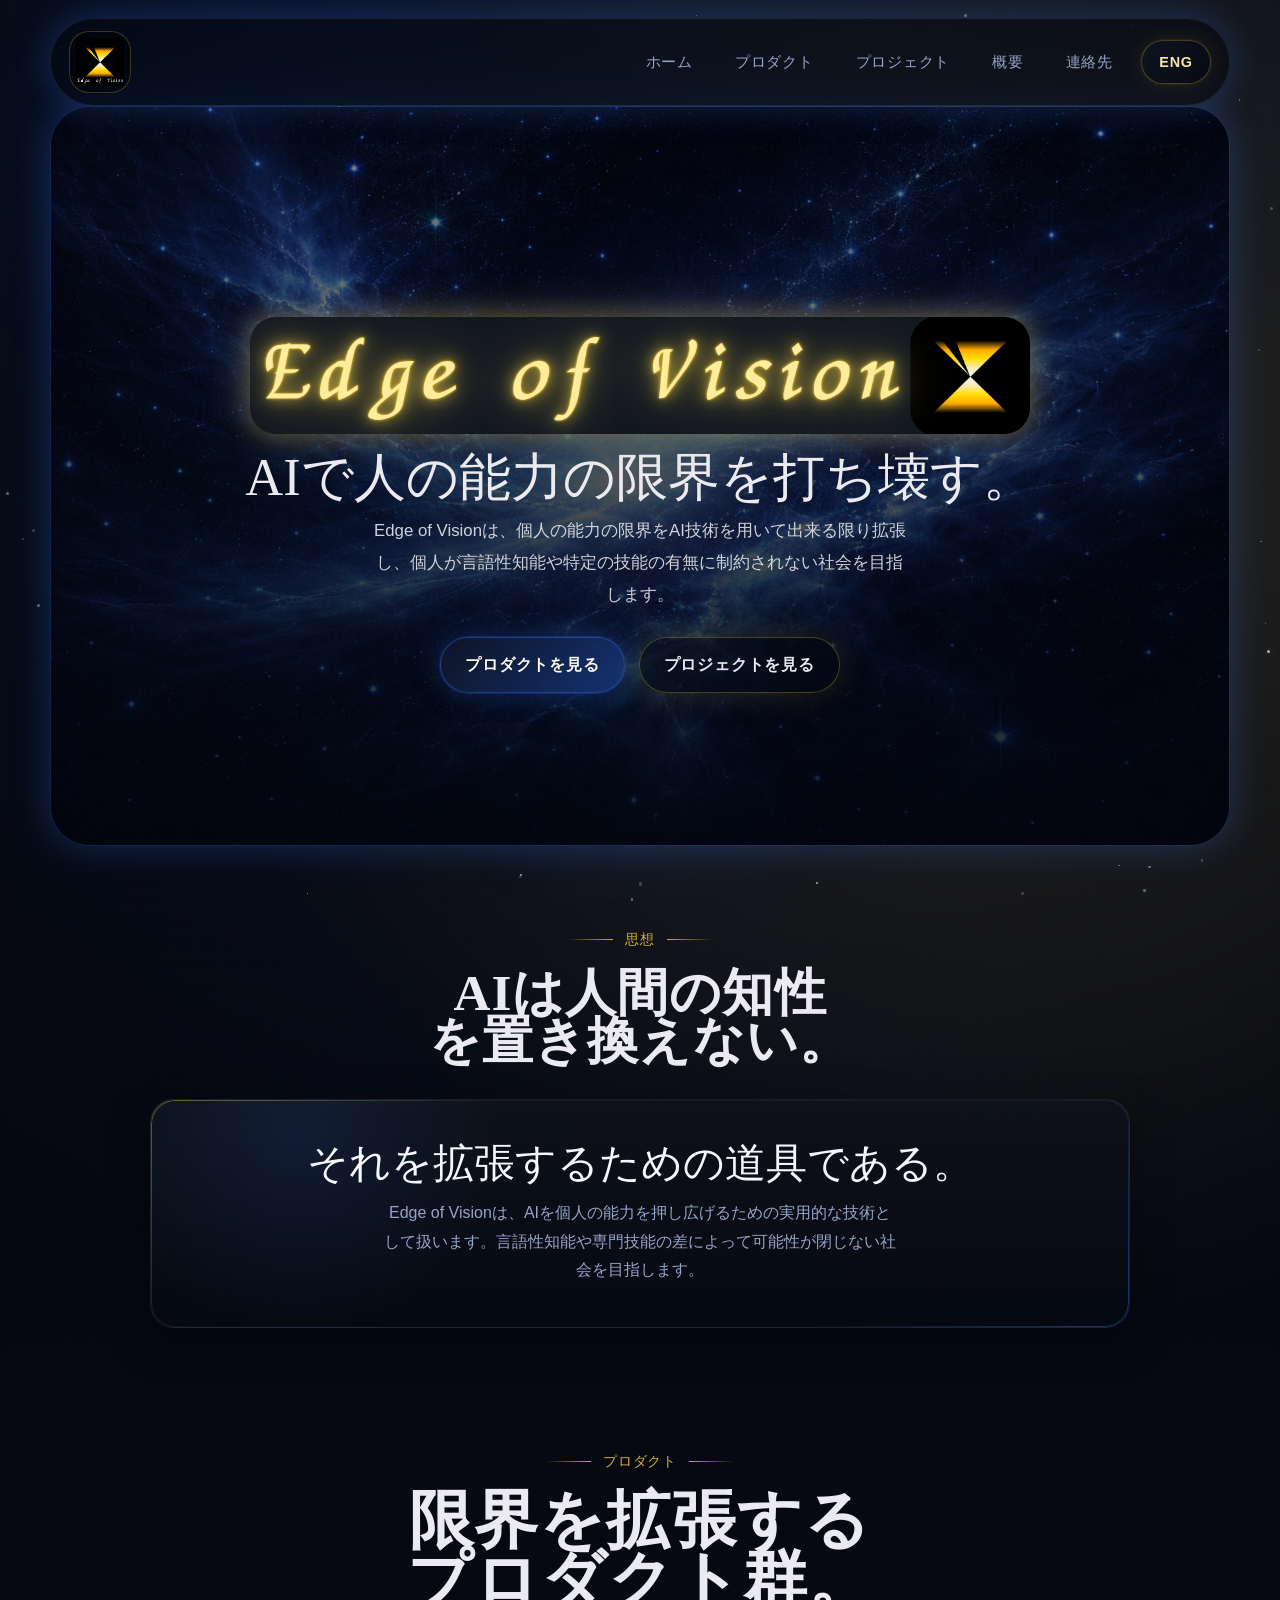
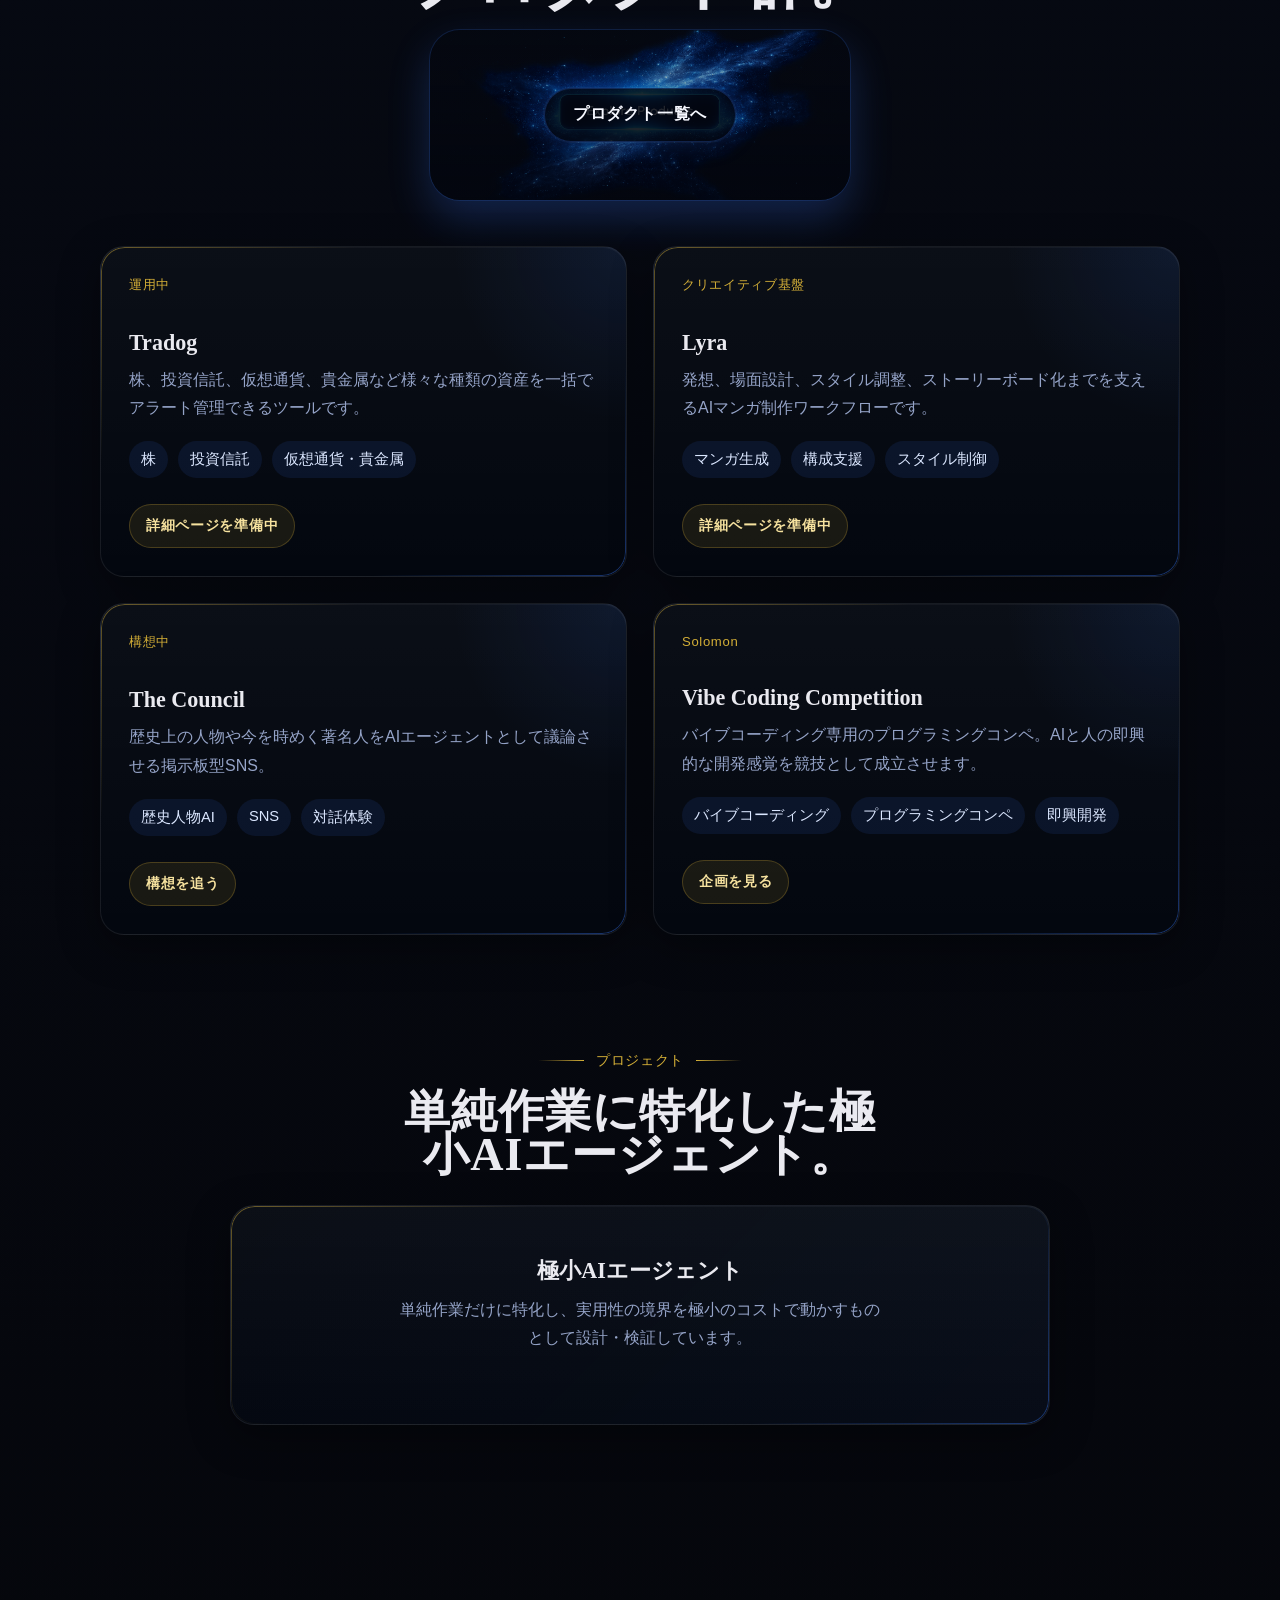
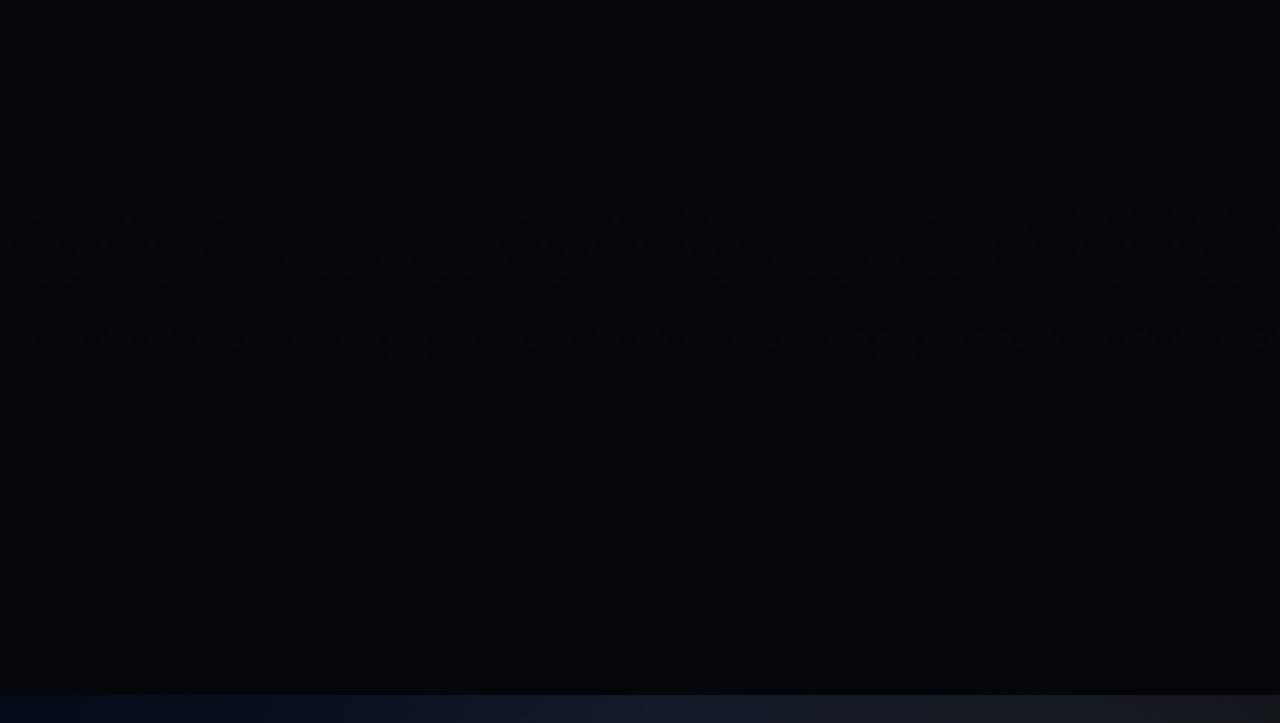
==== index.html @ b0734731 "Initial Edge of Vision site" ====
<!DOCTYPE html>
<html lang="ja">
<head>
  <meta charset="UTF-8">
  <meta name="viewport" content="width=device-width, initial-scale=1.0">
  <title>Edge of Vision | 宇宙発想のAIプロダクトハブ</title>
  <meta
    name="description"
    content="Edge of Visionは、個人の能力の限界をAI技術を用いて出来る限り拡張し、個人が言語性知能や特定の技能の有無に制約されない社会を目指します。"
  >
  <link rel="icon" href="pictures/logo.png">
  <link rel="stylesheet" href="styles.css">
</head>
<body data-language="ja">
  <div class="starfield starfield--far" data-stars="80" data-speed="0.12"></div>
  <div class="starfield starfield--mid" data-stars="60" data-speed="0.2"></div>
  <div class="starfield starfield--near" data-stars="36" data-speed="0.3"></div>

  <div class="site-chrome"></div>

  <header class="site-header" id="top">
    <a class="brand-mark" href="#home" aria-label="Edge of Vision home">
      <img src="pictures/logo.png" alt="Edge of Vision logo">
    </a>

    <div class="header-actions">
      <nav class="site-nav" id="site-nav" aria-label="Primary">
        <a href="#home" data-i18n="navHome">ホーム</a>
        <a href="#products" data-i18n="navProducts">プロダクト</a>
        <a href="#projects" data-i18n="navProjects">プロジェクト</a>
        <a href="#about" data-i18n="navAbout">概要</a>
        <a href="#contact" data-i18n="navContact">連絡先</a>
      </nav>

      <button
        class="language-switch"
        type="button"
        data-lang-toggle
        aria-label="Switch site language to English"
        title="Switch site language to English"
      >
        ENG
      </button>

      <button
        class="nav-toggle"
        type="button"
        aria-expanded="false"
        aria-controls="site-nav"
        aria-label="ナビゲーションを開閉"
        data-i18n-aria="navToggleLabel"
      >
        <span></span>
        <span></span>
        <span></span>
      </button>
    </div>
  </header>

  <main>
    <section class="hero reveal" id="home">
      <div class="hero__background" aria-hidden="true">
        <img src="pictures/back.png" alt="">
      </div>

      <div class="hero__content">
        <img
          class="hero__wordmark"
          src="pictures/text_yellow.png"
          alt="Edge of Vision"
        >
        <p class="hero__lede" data-i18n="heroLede">AIで人の能力の限界を打ち壊す。</p>
        <p class="hero__copy" data-i18n="heroCopy">
          Edge of Visionは、個人の能力の限界をAI技術を用いて出来る限り拡張し、個人が言語性知能や特定の技能の有無に制約されない社会を目指します。
        </p>

        <div class="hero__actions">
          <a class="button button--primary" href="https://the-council-mu.vercel.app/" data-i18n="heroPrimaryCta">プロダクトを見る</a>
          <a class="button button--secondary" href="#projects" data-i18n="heroSecondaryCta">プロジェクトを見る</a>
        </div>
      </div>
    </section>

    <section class="vision reveal" id="vision">
      <div class="section-heading">
        <p class="section-kicker" data-i18n="visionKicker">思想</p>
        <h2 data-i18n="visionHeading">AIは人間の知性を置き換えない。</h2>
      </div>

      <div class="vision__panel">
        <p class="vision__quote" data-i18n="visionQuote">それを拡張するための道具である。</p>
        <p class="vision__body" data-i18n="visionBody">
          Edge of Visionは、AIを個人の能力を押し広げるための実用的な技術として扱います。
          言語性知能や専門技能の差によって可能性が閉じない社会を目指します。
        </p>
      </div>
    </section>

    <section class="products reveal" id="products">
      <div class="products__intro">
        <div class="section-heading">
          <p class="section-kicker" data-i18n="productsKicker">プロダクト</p>
          <h2 data-i18n="productsHeading">限界を拡張するプロダクト群。</h2>
        </div>

        <a class="products__launch" href="#product-grid" aria-label="Jump to product list">
          <span data-i18n="productsLaunch">プロダクト一覧へ</span>
        </a>
      </div>

      <div class="product-grid" id="product-grid">
        <article class="product-card">
          <span class="product-card__status" data-i18n="product1Status">運用中</span>
          <h3 data-i18n="product1Title">Tradog</h3>
          <p data-i18n="product1Body">
            株、投資信託、仮想通貨、貴金属など様々な種類の資産を一括でアラート管理できるツールです。
          </p>
          <ul class="product-card__tags" aria-label="Tradog highlights">
            <li data-i18n="product1Tag1">株</li>
            <li data-i18n="product1Tag2">投資信託</li>
            <li data-i18n="product1Tag3">仮想通貨・貴金属</li>
          </ul>
          <a class="product-card__link" href="#cta" data-i18n="productLink">詳細ページを準備中</a>
        </article>

        <article class="product-card">
          <span class="product-card__status" data-i18n="product2Status">クリエイティブ基盤</span>
          <h3 data-i18n="product2Title">Lyra</h3>
          <p data-i18n="product2Body">
            発想、場面設計、スタイル調整、ストーリーボード化までを支えるAIマンガ制作ワークフローです。
          </p>
          <ul class="product-card__tags" aria-label="Lyra highlights">
            <li data-i18n="product2Tag1">マンガ生成</li>
            <li data-i18n="product2Tag2">構成支援</li>
            <li data-i18n="product2Tag3">スタイル制御</li>
          </ul>
          <a class="product-card__link" href="#cta" data-i18n="productLink">詳細ページを準備中</a>
        </article>

        <article class="product-card">
          <span class="product-card__status" data-i18n="product3Status">構想中</span>
          <h3 data-i18n="product3Title">The Council</h3>
          <p data-i18n="product3Body">
            歴史上の人物や今を時めく著名人をAIエージェントとして議論させる掲示板型SNS。
          </p>
          <ul class="product-card__tags" aria-label="The Council highlights">
            <li data-i18n="product3Tag1">歴史人物AI</li>
            <li data-i18n="product3Tag2">SNS</li>
            <li data-i18n="product3Tag3">対話体験</li>
          </ul>
          <a class="product-card__link" href="#cta" data-i18n="product3Link">構想を追う</a>
        </article>

        <article class="product-card">
          <span class="product-card__status" data-i18n="product4Status">Solomon</span>
          <h3 data-i18n="product4Title">Vibe Coding Competition</h3>
          <p data-i18n="product4Body">
            バイブコーディング専用のプログラミングコンペ。AIと人の即興的な開発感覚を競技として成立させます。
          </p>
          <ul class="product-card__tags" aria-label="Vibe Coding Competition highlights">
            <li data-i18n="product4Tag1">バイブコーディング</li>
            <li data-i18n="product4Tag2">プログラミングコンペ</li>
            <li data-i18n="product4Tag3">即興開発</li>
          </ul>
          <a class="product-card__link" href="#cta" data-i18n="product4Link">企画を見る</a>
        </article>
      </div>
    </section>

    <section class="projects reveal" id="projects">
      <div class="section-heading">
        <p class="section-kicker" data-i18n="projectsKicker">プロジェクト</p>
        <h2 data-i18n="projectsHeading">単純作業に特化した極小AIエージェント。</h2>
      </div>

      <div class="project-grid project-grid--single">
        <article class="project-card">
          <h3 data-i18n="project1Title">極小AIエージェント</h3>
          <p data-i18n="project1Body">
            単純作業だけに特化し、実用性の境界を極小のコストで動かすものとして設計・検証しています。
          </p>
        </article>
      </div>
    </section>

    <section class="cta reveal" id="cta">
      <div class="cta__panel">
        <h2 data-i18n="ctaHeading">私たちの仕事を見る。</h2>
        <p data-i18n="ctaBody">
          プロダクト一覧と進行中のプロジェクトを見ることで、Edge of Visionがどこへ向かっているかを掴めます。
        </p>
        <div class="cta__actions">
          <a class="button button--primary" href="#products" data-i18n="ctaPrimary">プロダクトハブを開く</a>
          <a class="button button--secondary" href="#projects" data-i18n="ctaSecondary">プロジェクトを見る</a>
        </div>
      </div>
    </section>
  </main>

  <footer class="site-footer reveal">
    <div class="footer-brand" id="about">
      <img class="footer-brand__wordmark" src="pictures/text_yellow.png" alt="Edge of Vision">
    </div>

    <div class="footer-column">
      <h3 data-i18n="footerDirectoryTitle">サイト</h3>
      <a href="#products" data-i18n="navProducts">プロダクト</a>
      <a href="#projects" data-i18n="navProjects">プロジェクト</a>
      <a href="#vision" data-i18n="footerVisionLink">思想</a>
    </div>

    <div class="footer-column" id="contact">
      <h3 data-i18n="footerContactTitle">連絡先</h3>
      <a href="mailto:edge.of.vision.official@gmail.com">edge.of.vision.official@gmail.com</a>
      <a href="#top" data-i18n="footerBackTop">上に戻る</a>
    </div>
  </footer>

  <script src="script.js"></script>
</body>
</html>
---- styles.css ----
:root {
  --background: #05060a;
  --background-soft: #09101d;
  --panel: rgba(11, 18, 32, 0.7);
  --panel-strong: rgba(6, 10, 18, 0.88);
  --gold: #d4af37;
  --gold-soft: rgba(212, 175, 55, 0.18);
  --gold-line: rgba(212, 175, 55, 0.42);
  --blue: #3a7bff;
  --blue-soft: rgba(58, 123, 255, 0.14);
  --text: #eaeaf0;
  --muted: #95a4c8;
  --shadow-blue: 0 0 36px rgba(58, 123, 255, 0.28);
  --shadow-gold: 0 0 32px rgba(212, 175, 55, 0.16);
  --radius-xl: 32px;
  --radius-lg: 24px;
  --radius-md: 18px;
  --border: 1px solid rgba(255, 255, 255, 0.08);
  --content-width: min(1180px, calc(100vw - 48px));
}

*,
*::before,
*::after {
  box-sizing: border-box;
}

html {
  scroll-behavior: smooth;
}

body {
  margin: 0;
  min-width: 320px;
  color: var(--text);
  font-family: "Hiragino Sans", "Yu Gothic", "Meiryo", sans-serif;
  background:
    radial-gradient(circle at top, rgba(58, 123, 255, 0.12), transparent 34%),
    radial-gradient(circle at 80% 12%, rgba(212, 175, 55, 0.16), transparent 24%),
    linear-gradient(180deg, #03040a 0%, #060912 38%, #05060a 100%);
  overflow-x: hidden;
}

img {
  display: block;
  max-width: 100%;
}

a {
  color: inherit;
  text-decoration: none;
}

p {
  margin: 0;
}

ul {
  margin: 0;
  padding: 0;
  list-style: none;
}

main,
.site-footer {
  position: relative;
  z-index: 2;
}

.site-chrome {
  position: fixed;
  inset: 0;
  pointer-events: none;
  background:
    radial-gradient(circle at 20% 20%, rgba(58, 123, 255, 0.08), transparent 24%),
    radial-gradient(circle at 70% 30%, rgba(212, 175, 55, 0.06), transparent 18%),
    radial-gradient(circle at 50% 80%, rgba(58, 123, 255, 0.08), transparent 24%);
  z-index: 0;
}

.starfield {
  position: fixed;
  inset: 0;
  pointer-events: none;
  z-index: 1;
  opacity: 0.72;
}

.star {
  position: absolute;
  width: 2px;
  height: 2px;
  border-radius: 999px;
  background: rgba(255, 255, 255, 0.9);
  box-shadow:
    0 0 6px rgba(255, 255, 255, 0.48),
    0 0 18px rgba(58, 123, 255, 0.28);
  animation: twinkle var(--twinkle-duration) ease-in-out infinite;
  animation-delay: var(--twinkle-delay);
}

.starfield--far .star {
  opacity: 0.34;
}

.starfield--mid .star {
  opacity: 0.58;
}

.starfield--near .star {
  width: 3px;
  height: 3px;
}

.site-header,
.hero,
.vision,
.products,
.technology,
.projects,
.cta,
.site-footer {
  width: var(--content-width);
  margin: 0 auto;
}

.site-header {
  position: sticky;
  top: 18px;
  display: flex;
  align-items: center;
  justify-content: space-between;
  gap: 18px;
  padding: 12px 18px;
  margin-top: 18px;
  backdrop-filter: blur(18px);
  background: rgba(4, 8, 16, 0.48);
  border: var(--border);
  border-radius: 999px;
  box-shadow: var(--shadow-blue);
  z-index: 10;
  transition:
    background-color 180ms ease,
    box-shadow 180ms ease,
    border-color 180ms ease,
    transform 180ms ease;
}

.site-header.is-scrolled {
  background: rgba(4, 8, 16, 0.76);
  border-color: rgba(58, 123, 255, 0.18);
  box-shadow:
    0 0 0 1px rgba(58, 123, 255, 0.12),
    0 0 32px rgba(58, 123, 255, 0.18);
}

.brand-mark {
  flex: 0 0 auto;
  width: 62px;
  height: 62px;
  padding: 6px;
  border-radius: 20px;
  background: rgba(0, 0, 0, 0.34);
  border: 1px solid rgba(212, 175, 55, 0.28);
}

.brand-mark img {
  width: 100%;
  height: 100%;
  object-fit: contain;
}

.site-nav {
  display: flex;
  align-items: center;
  gap: 10px;
  flex-wrap: wrap;
  justify-content: flex-end;
}

.header-actions {
  display: flex;
  align-items: center;
  gap: 12px;
  margin-left: auto;
}

.site-nav a {
  padding: 10px 16px;
  border-radius: 999px;
  color: var(--muted);
  font-size: 0.95rem;
  letter-spacing: 0.08em;
  text-transform: uppercase;
  transition:
    color 180ms ease,
    background-color 180ms ease,
    box-shadow 180ms ease;
}

.site-nav a:hover,
.site-nav a:focus-visible {
  color: var(--text);
  background: rgba(58, 123, 255, 0.12);
  box-shadow: inset 0 0 0 1px rgba(58, 123, 255, 0.26);
}

.language-switch {
  min-width: 70px;
  min-height: 44px;
  padding: 0 16px;
  border: 1px solid rgba(212, 175, 55, 0.3);
  border-radius: 999px;
  background:
    linear-gradient(135deg, rgba(12, 18, 32, 0.92), rgba(7, 10, 19, 0.9)),
    linear-gradient(90deg, rgba(255, 255, 255, 0.08), transparent);
  color: #f7e7a6;
  font: inherit;
  font-size: 0.9rem;
  font-weight: 700;
  letter-spacing: 0.12em;
  text-transform: uppercase;
  cursor: pointer;
  box-shadow:
    0 0 0 1px rgba(212, 175, 55, 0.08),
    0 0 24px rgba(212, 175, 55, 0.12);
  transition:
    transform 180ms ease,
    box-shadow 180ms ease,
    border-color 180ms ease;
}

.language-switch:hover,
.language-switch:focus-visible {
  transform: translateY(-2px);
  border-color: rgba(212, 175, 55, 0.4);
  box-shadow:
    0 0 0 1px rgba(212, 175, 55, 0.1),
    0 0 30px rgba(212, 175, 55, 0.18);
}

.nav-toggle {
  display: none;
  width: 52px;
  height: 52px;
  border: 0;
  border-radius: 18px;
  background: rgba(8, 14, 24, 0.84);
  cursor: pointer;
}

.nav-toggle span {
  display: block;
  width: 22px;
  height: 2px;
  margin: 5px auto;
  background: var(--text);
  border-radius: 999px;
  transition: transform 180ms ease, opacity 180ms ease;
}

.site-header.is-open .nav-toggle span:nth-child(1) {
  transform: translateY(7px) rotate(45deg);
}

.site-header.is-open .nav-toggle span:nth-child(2) {
  opacity: 0;
}

.site-header.is-open .nav-toggle span:nth-child(3) {
  transform: translateY(-7px) rotate(-45deg);
}

section {
  padding: 96px 0 0;
}

.section-kicker {
  display: inline-flex;
  align-items: center;
  justify-content: center;
  gap: 12px;
  margin-bottom: 10px;
  color: var(--gold);
  font-size: 0.9rem;
  letter-spacing: 0.22em;
  text-transform: uppercase;
}

.section-kicker::before,
.section-kicker::after {
  content: "";
  width: 46px;
  height: 1px;
  background: linear-gradient(90deg, transparent, var(--gold));
}

.section-kicker::after {
  transform: scaleX(-1);
}

.section-heading {
  display: grid;
  justify-items: center;
  gap: 10px;
  max-width: 920px;
  margin: 0 auto 34px;
  text-align: center;
}

.section-heading h2,
.cta__panel h2 {
  margin: 0 auto;
  max-width: 15ch;
  font-family: "Yu Mincho", "Hiragino Mincho ProN", "Times New Roman", serif;
  font-size: clamp(2.3rem, 5vw, 4.4rem);
  font-weight: 700;
  line-height: 0.94;
  letter-spacing: 0.02em;
  text-wrap: balance;
}

.section-heading--split {
  grid-template-columns: minmax(0, 1.15fr) minmax(280px, 0.85fr);
  align-items: end;
}

.section-heading__aside {
  color: var(--muted);
  line-height: 1.8;
}

.hero {
  position: relative;
  min-height: calc(100vh - 160px);
  display: flex;
  align-items: center;
  justify-content: center;
  padding-top: 58px;
}

.hero__background {
  position: absolute;
  inset: 0;
  overflow: hidden;
  border-radius: 40px;
  border: 1px solid rgba(58, 123, 255, 0.22);
  box-shadow:
    inset 0 0 0 1px rgba(255, 255, 255, 0.05),
    var(--shadow-blue);
}

.hero__background::after {
  content: "";
  position: absolute;
  inset: 0;
  background:
    linear-gradient(180deg, rgba(2, 5, 14, 0.44), rgba(2, 5, 14, 0.88)),
    radial-gradient(circle at center, rgba(255, 255, 255, 0.08), transparent 35%);
}

.hero__background img {
  width: 100%;
  height: 100%;
  object-fit: cover;
  transform: scale(1.05);
  filter: saturate(1.12) brightness(0.88);
}

.hero__content {
  position: relative;
  display: grid;
  gap: 0;
  justify-items: center;
  width: min(960px, 100%);
  max-width: none;
  margin: 0 auto;
  padding: 72px min(5vw, 56px);
  text-align: center;
}

.hero__wordmark {
  width: min(780px, 100%);
  margin: 0 auto 18px;
  border-radius: 26px;
  filter:
    drop-shadow(0 0 12px rgba(212, 175, 55, 0.34))
    drop-shadow(0 0 22px rgba(255, 239, 166, 0.2));
}

.hero__lede {
  max-width: none;
  font-family: "Yu Mincho", "Hiragino Mincho ProN", "Times New Roman", serif;
  font-size: clamp(1.25rem, 4.1vw, 4.2rem);
  line-height: 0.97;
  margin-bottom: 12px;
  text-align: center;
  text-wrap: balance;
}

body[data-language="en"] .hero__lede {
  font-size: clamp(1.08rem, 3.45vw, 3.35rem);
}

.hero__copy {
  max-width: 58ch;
  color: rgba(234, 234, 240, 0.88);
  line-height: 1.9;
  font-size: 1.05rem;
  margin-bottom: 26px;
  margin-left: auto;
  margin-right: auto;
  text-align: center;
}

.hero__actions,
.cta__actions {
  display: flex;
  flex-wrap: wrap;
  gap: 14px;
}

.hero__actions {
  justify-content: center;
}

.button {
  display: inline-flex;
  align-items: center;
  justify-content: center;
  min-height: 56px;
  padding: 0 24px;
  border-radius: 999px;
  border: 1px solid transparent;
  font-weight: 700;
  letter-spacing: 0.06em;
  text-transform: uppercase;
  transition:
    transform 180ms ease,
    box-shadow 180ms ease,
    border-color 180ms ease,
    background-color 180ms ease;
}

.button:hover,
.button:focus-visible {
  transform: translateY(-2px);
}

.button--primary {
  color: #fefcf3;
  background:
    linear-gradient(135deg, rgba(13, 19, 37, 0.9), rgba(22, 54, 122, 0.88)),
    linear-gradient(90deg, rgba(255, 255, 255, 0.08), transparent);
  border-color: rgba(58, 123, 255, 0.34);
  box-shadow:
    0 0 0 1px rgba(58, 123, 255, 0.18),
    0 0 30px rgba(58, 123, 255, 0.28);
}

.button--secondary {
  color: var(--text);
  background: rgba(4, 8, 16, 0.5);
  border-color: rgba(212, 175, 55, 0.32);
  box-shadow: var(--shadow-gold);
}

.hero__signal-grid {
  display: grid;
  grid-template-columns: repeat(3, minmax(0, 1fr));
  gap: 16px;
  margin-top: 12px;
}

.signal-card,
.vision__panel,
.product-card,
.tech-panel,
.project-card,
.cta__panel,
.footer-brand,
.footer-column {
  position: relative;
  overflow: hidden;
  border: var(--border);
  border-radius: var(--radius-lg);
  background:
    linear-gradient(180deg, rgba(255, 255, 255, 0.04), transparent),
    var(--panel);
  box-shadow:
    inset 0 1px 0 rgba(255, 255, 255, 0.04),
    0 12px 40px rgba(0, 0, 0, 0.36);
}

.signal-card::before,
.vision__panel::before,
.product-card::before,
.tech-panel::before,
.project-card::before,
.cta__panel::before,
.footer-brand::before,
.footer-column::before {
  content: "";
  position: absolute;
  inset: 0;
  border-radius: inherit;
  padding: 1px;
  background:
    linear-gradient(140deg, rgba(212, 175, 55, 0.48), transparent 28%, transparent 72%, rgba(58, 123, 255, 0.42));
  mask:
    linear-gradient(#fff 0 0) content-box,
    linear-gradient(#fff 0 0);
  mask-composite: exclude;
  -webkit-mask:
    linear-gradient(#fff 0 0) content-box,
    linear-gradient(#fff 0 0);
  -webkit-mask-composite: xor;
  pointer-events: none;
}

.signal-card {
  padding: 22px;
}

.signal-card strong,
.product-card h3,
.tech-panel h3,
.project-card h3,
.footer-column h3 {
  display: block;
  margin-bottom: 10px;
  font-family: "Yu Mincho", "Hiragino Mincho ProN", "Times New Roman", serif;
  font-size: 1.38rem;
}

.signal-card__label,
.product-card__status {
  display: inline-flex;
  margin-bottom: 14px;
  color: var(--gold);
  font-size: 0.82rem;
  letter-spacing: 0.14em;
  text-transform: uppercase;
}

.signal-card p,
.vision__body,
.product-card p,
.tech-panel p,
.project-card p,
.cta__panel p,
.footer-brand p,
.footer-note {
  color: var(--muted);
  line-height: 1.8;
}

.vision__panel {
  max-width: 980px;
  margin: 0 auto;
  padding: 42px;
  text-align: center;
  background:
    radial-gradient(circle at 15% 15%, rgba(58, 123, 255, 0.12), transparent 24%),
    linear-gradient(180deg, rgba(255, 255, 255, 0.03), transparent),
    var(--panel-strong);
}

.vision__quote {
  margin-bottom: 14px;
  max-width: none;
  font-family: "Yu Mincho", "Hiragino Mincho ProN", "Times New Roman", serif;
  font-size: clamp(1.2rem, 3.2vw, 3rem);
  line-height: 1.04;
  color: #f6f7fb;
  text-wrap: balance;
}

.vision__body {
  max-width: 58ch;
  margin: 0 auto;
}

.vision {
  padding-top: 84px;
}

.products {
  padding-top: 124px;
}

.products__intro {
  display: grid;
  justify-items: center;
  gap: 18px;
  max-width: 980px;
  margin: 0 auto 46px;
  text-align: center;
}

.products .section-heading {
  margin-bottom: 0;
}

.products__launch {
  position: relative;
  display: grid;
  place-items: center;
  width: min(420px, 100%);
  min-height: 170px;
  padding: 24px;
  margin: 0;
  border-radius: 30px;
  overflow: hidden;
  background:
    linear-gradient(180deg, rgba(2, 5, 14, 0.18), rgba(2, 5, 14, 0.66)),
    url("pictures/button.png") center/cover no-repeat;
  box-shadow:
    0 0 0 1px rgba(58, 123, 255, 0.16),
    0 18px 42px rgba(58, 123, 255, 0.24);
  transition: transform 180ms ease, box-shadow 180ms ease;
}

.products__launch:hover,
.products__launch:focus-visible {
  transform: translateY(-3px) scale(1.01);
  box-shadow:
    0 0 0 1px rgba(58, 123, 255, 0.22),
    0 22px 52px rgba(58, 123, 255, 0.28);
}

.products__launch span {
  display: inline-flex;
  align-items: center;
  justify-content: center;
  min-height: 54px;
  padding: 0 28px;
  border-radius: 999px;
  background: rgba(3, 7, 16, 0.78);
  border: 1px solid rgba(58, 123, 255, 0.24);
  box-shadow:
    0 0 0 1px rgba(255, 255, 255, 0.04),
    0 0 28px rgba(58, 123, 255, 0.18);
  color: #f6f8ff;
  font-size: 1rem;
  font-weight: 700;
  letter-spacing: 0.08em;
}

.product-grid,
.project-grid,
.site-footer {
  display: grid;
  gap: 22px;
}

.product-grid {
  grid-template-columns: repeat(2, minmax(0, 1fr));
  gap: 26px;
  max-width: 1080px;
  margin: 0 auto;
}

.product-card {
  padding: 28px;
  background:
    radial-gradient(circle at top right, rgba(58, 123, 255, 0.1), transparent 28%),
    linear-gradient(180deg, rgba(255, 255, 255, 0.03), transparent),
    rgba(4, 8, 16, 0.84);
  transition:
    transform 180ms ease,
    box-shadow 180ms ease,
    background-color 180ms ease;
}

.product-card:hover,
.product-card:focus-within {
  transform: translateY(-4px);
  box-shadow:
    0 16px 44px rgba(0, 0, 0, 0.42),
    0 0 0 1px rgba(58, 123, 255, 0.16);
  background:
    radial-gradient(circle at top right, rgba(58, 123, 255, 0.18), transparent 32%),
    linear-gradient(180deg, rgba(255, 255, 255, 0.04), transparent),
    rgba(5, 10, 18, 0.92);
}

.product-card__tags {
  display: flex;
  flex-wrap: wrap;
  gap: 10px;
  margin: 18px 0 26px;
}

.product-card__tags li {
  padding: 9px 12px;
  border-radius: 999px;
  background: rgba(58, 123, 255, 0.1);
  color: #dbe7ff;
  font-size: 0.92rem;
}

.product-card__link {
  display: inline-flex;
  align-items: center;
  justify-content: center;
  min-height: 44px;
  padding: 0 16px;
  border-radius: 999px;
  background: rgba(212, 175, 55, 0.1);
  border: 1px solid rgba(212, 175, 55, 0.26);
  color: #f6e29f;
  font-size: 0.86rem;
  font-weight: 700;
  letter-spacing: 0.08em;
  text-transform: uppercase;
}

.technology__layout {
  display: grid;
  grid-template-columns: minmax(320px, 0.95fr) minmax(0, 1.05fr);
  gap: 28px;
  align-items: center;
}

.technology__orbital {
  position: relative;
  aspect-ratio: 1;
  min-height: 420px;
  border-radius: 50%;
  background:
    radial-gradient(circle at center, rgba(58, 123, 255, 0.22), transparent 36%),
    radial-gradient(circle at 40% 40%, rgba(255, 255, 255, 0.1), transparent 18%),
    rgba(3, 7, 16, 0.7);
  border: 1px solid rgba(58, 123, 255, 0.18);
  box-shadow:
    inset 0 0 80px rgba(58, 123, 255, 0.12),
    0 0 50px rgba(58, 123, 255, 0.18);
}

.orbital-core,
.orbital-node {
  position: absolute;
  display: inline-flex;
  align-items: center;
  justify-content: center;
  border-radius: 999px;
  backdrop-filter: blur(12px);
}

.orbital-core {
  inset: 50%;
  width: 120px;
  height: 120px;
  margin: -60px;
  border: 1px solid rgba(212, 175, 55, 0.3);
  background:
    radial-gradient(circle at center, rgba(58, 123, 255, 0.26), rgba(4, 8, 16, 0.88));
  box-shadow:
    0 0 40px rgba(58, 123, 255, 0.22),
    0 0 0 1px rgba(255, 255, 255, 0.06);
  font-family: "Yu Mincho", "Hiragino Mincho ProN", "Times New Roman", serif;
  font-size: 1.2rem;
}

.orbital-ring {
  position: absolute;
  inset: 12%;
  border-radius: 50%;
  border: 1px solid rgba(58, 123, 255, 0.22);
}

.orbital-ring--inner {
  inset: 25%;
  border-color: rgba(212, 175, 55, 0.18);
}

.orbital-node {
  min-width: 90px;
  min-height: 40px;
  padding: 0 16px;
  border: 1px solid rgba(255, 255, 255, 0.08);
  background: rgba(7, 13, 24, 0.78);
  box-shadow: 0 0 24px rgba(58, 123, 255, 0.18);
}

.orbital-node--one {
  top: 12%;
  left: 39%;
}

.orbital-node--two {
  top: 31%;
  right: 4%;
}

.orbital-node--three {
  bottom: 16%;
  right: 12%;
}

.orbital-node--four {
  bottom: 11%;
  left: 17%;
}

.orbital-node--five {
  top: 34%;
  left: 2%;
}

.technology__panels {
  display: grid;
  gap: 18px;
}

.tech-panel,
.project-card,
.footer-column,
.footer-brand,
.cta__panel {
  padding: 28px;
}

.project-grid {
  grid-template-columns: repeat(3, minmax(0, 1fr));
}

.project-grid--single {
  grid-template-columns: 1fr;
  max-width: 820px;
  margin: 0 auto;
}

.project-grid--single .project-card {
  text-align: center;
}

.project-grid--single .project-card p {
  max-width: 54ch;
  margin: 0 auto;
}

.vision .section-heading h2 {
  max-width: 18ch;
  font-size: clamp(1.8rem, 4vw, 3.5rem);
}

.products .section-heading h2 {
  max-width: 18ch;
}

.projects .section-heading h2 {
  max-width: 22ch;
  font-size: clamp(1.35rem, 3.6vw, 3.1rem);
}

.projects {
  padding-top: 116px;
}

.projects .section-heading {
  margin: 0 auto 28px;
}

.project-card {
  min-height: 220px;
  background:
    linear-gradient(180deg, rgba(255, 255, 255, 0.03), transparent),
    linear-gradient(135deg, rgba(4, 8, 16, 0.94), rgba(8, 14, 27, 0.78));
}

.cta {
  padding-top: 136px;
  padding-bottom: 108px;
}

.cta__panel {
  max-width: 980px;
  margin: 0 auto;
  padding: 52px 46px;
  text-align: center;
  background:
    radial-gradient(circle at top, rgba(58, 123, 255, 0.2), transparent 32%),
    linear-gradient(180deg, rgba(255, 255, 255, 0.04), transparent),
    rgba(4, 8, 16, 0.88);
}

.cta__panel h2 {
  max-width: none;
  margin-bottom: 12px;
}

.cta__panel p {
  max-width: 60ch;
  margin: 0 auto;
}

.cta__actions {
  justify-content: center;
  margin-top: 26px;
}

.site-footer {
  grid-template-columns: minmax(320px, 1.3fr) minmax(180px, 0.7fr) minmax(220px, 0.8fr);
  padding: 28px 0 56px;
}

.footer-brand__wordmark {
  width: min(540px, 100%);
  margin: 0 auto 16px;
}

.footer-column {
  display: grid;
  align-content: start;
  gap: 14px;
}

.footer-column a {
  color: var(--muted);
  transition: color 180ms ease;
}

.footer-column a:hover,
.footer-column a:focus-visible {
  color: var(--text);
}

.footer-note {
  margin-top: 10px;
  font-size: 0.95rem;
}

body[data-language="ja"] .site-nav a,
body[data-language="ja"] .language-switch,
body[data-language="ja"] .section-kicker,
body[data-language="ja"] .button,
body[data-language="ja"] .signal-card__label,
body[data-language="ja"] .product-card__status,
body[data-language="ja"] .product-card__link,
body[data-language="ja"] .products__launch span {
  letter-spacing: 0.05em;
  text-transform: none;
}

.reveal {
  opacity: 0;
  transform: translateY(28px);
  transition:
    opacity 600ms ease,
    transform 600ms ease;
}

.reveal.is-visible {
  opacity: 1;
  transform: translateY(0);
}

@keyframes twinkle {
  0%,
  100% {
    opacity: 0.18;
    transform: scale(0.8);
  }

  50% {
    opacity: 1;
    transform: scale(1.4);
  }
}

@media (max-width: 1024px) {
  .section-heading--split,
  .technology__layout,
  .site-footer,
  .project-grid {
    grid-template-columns: 1fr;
  }

  .hero__signal-grid,
  .product-grid {
    grid-template-columns: 1fr;
  }

  .hero__content {
    width: 100%;
    padding: 64px 28px;
  }

  .technology__orbital {
    min-height: 360px;
  }

  .orbital-node {
    min-width: auto;
    padding: 0 12px;
    font-size: 0.9rem;
  }
}

@media (max-width: 760px) {
  :root {
    --content-width: min(100vw - 24px, 1180px);
  }

  .site-header {
    top: 12px;
    padding: 10px 12px;
    border-radius: 24px;
  }

  .nav-toggle {
    display: block;
  }

  .site-nav {
    position: absolute;
    top: calc(100% + 10px);
    left: 0;
    right: 0;
    display: none;
    padding: 14px;
    border-radius: 24px;
    border: var(--border);
    background: rgba(4, 8, 16, 0.94);
    box-shadow: 0 16px 36px rgba(0, 0, 0, 0.4);
  }

  .site-header.is-open .site-nav {
    display: grid;
  }

  .header-actions {
    gap: 10px;
  }

  .site-nav a {
    width: 100%;
    text-align: center;
  }

  .language-switch {
    min-width: 64px;
    min-height: 42px;
    padding: 0 14px;
  }

  section {
    padding-top: 86px;
  }

  .hero {
    min-height: auto;
    padding-top: 38px;
  }

  .hero__background {
    border-radius: 26px;
  }

  .hero__content {
    padding: 34px 18px;
  }

  .hero__wordmark {
    margin-bottom: 14px;
  }

  .products__launch {
    min-height: 134px;
  }

  .products__intro {
    gap: 16px;
    margin-bottom: 38px;
  }

  .products__launch span {
    min-height: 48px;
    padding: 0 18px;
    font-size: 0.94rem;
  }

  .section-heading h2,
  .cta__panel h2 {
    max-width: none;
    font-size: clamp(2rem, 10vw, 3rem);
  }

  .hero__lede {
    font-size: clamp(1.12rem, 4.5vw, 1.45rem);
  }

  body[data-language="en"] .hero__lede {
    font-size: clamp(0.9rem, 3.55vw, 1.08rem);
  }

  .vision .section-heading h2 {
    max-width: 18ch;
    font-size: clamp(0.92rem, 4.15vw, 1.15rem);
  }

  .vision__quote {
    font-size: clamp(1.05rem, 4.2vw, 1.3rem);
  }

  .products .section-heading h2 {
    max-width: 18ch;
    font-size: clamp(1rem, 4.35vw, 1.22rem);
  }

  .projects .section-heading h2 {
    max-width: 20ch;
    font-size: clamp(1.05rem, 5vw, 1.45rem);
  }

  .vision__panel,
  .tech-panel,
  .project-card,
  .cta__panel,
  .footer-brand,
  .footer-column,
  .product-card {
    padding: 22px;
  }

  .technology__orbital {
    min-height: 300px;
  }

  .orbital-node {
    font-size: 0.76rem;
  }
}

@media (prefers-reduced-motion: reduce) {
  html {
    scroll-behavior: auto;
  }

  .reveal,
  .button,
  .product-card,
  .products__launch,
  .site-nav a,
  .star {
    transition: none;
    animation: none;
  }
}
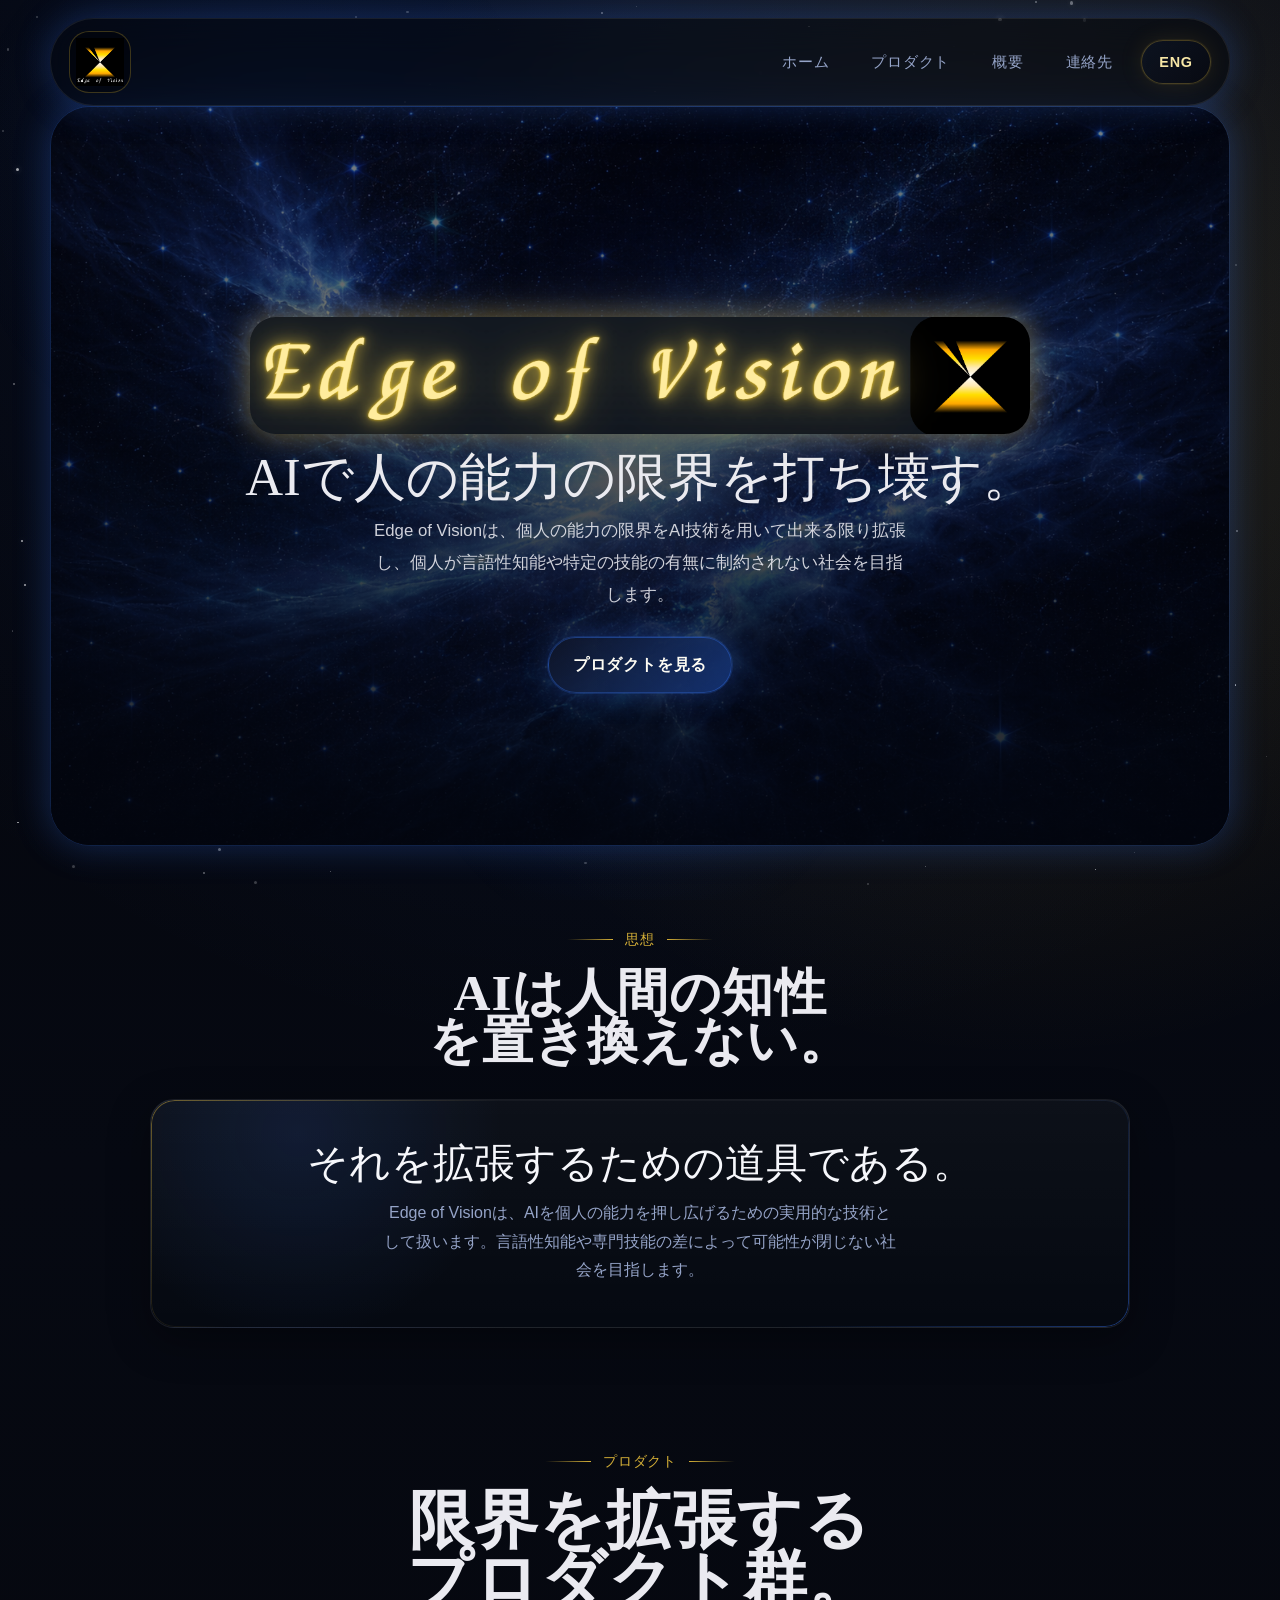
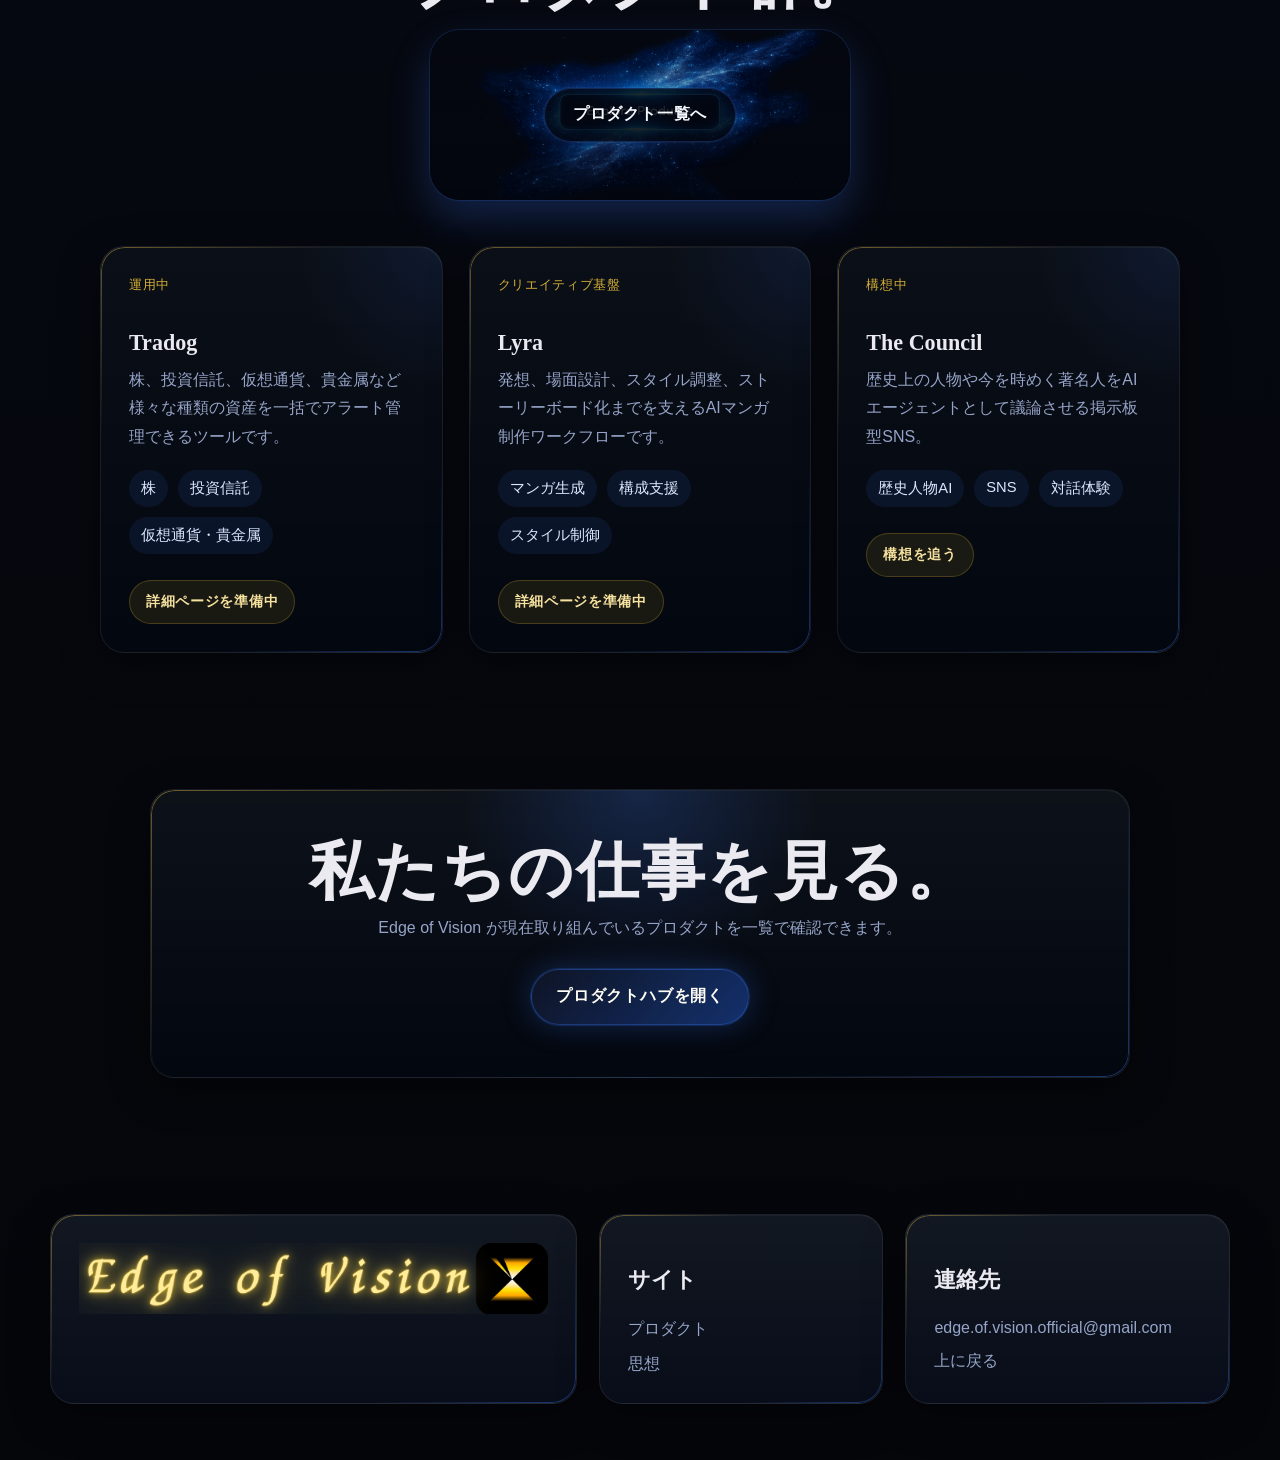
==== commit 7a6d7957: "Remove project and Vibe Coding sections" ====
--- a/index.html
+++ b/index.html
@@ -27,7 +27,6 @@
       <nav class="site-nav" id="site-nav" aria-label="Primary">
         <a href="#home" data-i18n="navHome">ホーム</a>
         <a href="#products" data-i18n="navProducts">プロダクト</a>
-        <a href="#projects" data-i18n="navProjects">プロジェクト</a>
         <a href="#about" data-i18n="navAbout">概要</a>
         <a href="#contact" data-i18n="navContact">連絡先</a>
       </nav>
@@ -76,7 +75,6 @@
 
         <div class="hero__actions">
           <a class="button button--primary" href="https://the-council-mu.vercel.app/" data-i18n="heroPrimaryCta">プロダクトを見る</a>
-          <a class="button button--secondary" href="#projects" data-i18n="heroSecondaryCta">プロジェクトを見る</a>
         </div>
       </div>
     </section>
@@ -151,35 +149,6 @@
           <a class="product-card__link" href="#cta" data-i18n="product3Link">構想を追う</a>
         </article>
 
-        <article class="product-card">
-          <span class="product-card__status" data-i18n="product4Status">Solomon</span>
-          <h3 data-i18n="product4Title">Vibe Coding Competition</h3>
-          <p data-i18n="product4Body">
-            バイブコーディング専用のプログラミングコンペ。AIと人の即興的な開発感覚を競技として成立させます。
-          </p>
-          <ul class="product-card__tags" aria-label="Vibe Coding Competition highlights">
-            <li data-i18n="product4Tag1">バイブコーディング</li>
-            <li data-i18n="product4Tag2">プログラミングコンペ</li>
-            <li data-i18n="product4Tag3">即興開発</li>
-          </ul>
-          <a class="product-card__link" href="#cta" data-i18n="product4Link">企画を見る</a>
-        </article>
-      </div>
-    </section>
-
-    <section class="projects reveal" id="projects">
-      <div class="section-heading">
-        <p class="section-kicker" data-i18n="projectsKicker">プロジェクト</p>
-        <h2 data-i18n="projectsHeading">単純作業に特化した極小AIエージェント。</h2>
-      </div>
-
-      <div class="project-grid project-grid--single">
-        <article class="project-card">
-          <h3 data-i18n="project1Title">極小AIエージェント</h3>
-          <p data-i18n="project1Body">
-            単純作業だけに特化し、実用性の境界を極小のコストで動かすものとして設計・検証しています。
-          </p>
-        </article>
       </div>
     </section>
 
@@ -187,11 +156,10 @@
       <div class="cta__panel">
         <h2 data-i18n="ctaHeading">私たちの仕事を見る。</h2>
         <p data-i18n="ctaBody">
-          プロダクト一覧と進行中のプロジェクトを見ることで、Edge of Visionがどこへ向かっているかを掴めます。
+          Edge of Vision が現在取り組んでいるプロダクトを一覧で確認できます。
         </p>
         <div class="cta__actions">
           <a class="button button--primary" href="#products" data-i18n="ctaPrimary">プロダクトハブを開く</a>
-          <a class="button button--secondary" href="#projects" data-i18n="ctaSecondary">プロジェクトを見る</a>
         </div>
       </div>
     </section>
@@ -205,7 +173,6 @@
     <div class="footer-column">
       <h3 data-i18n="footerDirectoryTitle">サイト</h3>
       <a href="#products" data-i18n="navProducts">プロダクト</a>
-      <a href="#projects" data-i18n="navProjects">プロジェクト</a>
       <a href="#vision" data-i18n="footerVisionLink">思想</a>
     </div>
 
--- a/styles.css
+++ b/styles.css
@@ -117,7 +117,6 @@
 .vision,
 .products,
 .technology,
-.projects,
 .cta,
 .site-footer {
   width: var(--content-width);
@@ -476,7 +475,6 @@
 .vision__panel,
 .product-card,
 .tech-panel,
-.project-card,
 .cta__panel,
 .footer-brand,
 .footer-column {
@@ -496,7 +494,6 @@
 .vision__panel::before,
 .product-card::before,
 .tech-panel::before,
-.project-card::before,
 .cta__panel::before,
 .footer-brand::before,
 .footer-column::before {
@@ -525,7 +522,6 @@
 .signal-card strong,
 .product-card h3,
 .tech-panel h3,
-.project-card h3,
 .footer-column h3 {
   display: block;
   margin-bottom: 10px;
@@ -547,7 +543,6 @@
 .vision__body,
 .product-card p,
 .tech-panel p,
-.project-card p,
 .cta__panel p,
 .footer-brand p,
 .footer-note {
@@ -648,14 +643,13 @@
 }
 
 .product-grid,
-.project-grid,
 .site-footer {
   display: grid;
   gap: 22px;
 }
 
 .product-grid {
-  grid-template-columns: repeat(2, minmax(0, 1fr));
+  grid-template-columns: repeat(3, minmax(0, 1fr));
   gap: 26px;
   max-width: 1080px;
   margin: 0 auto;
@@ -815,32 +809,12 @@
 }
 
 .tech-panel,
-.project-card,
 .footer-column,
 .footer-brand,
 .cta__panel {
   padding: 28px;
 }
 
-.project-grid {
-  grid-template-columns: repeat(3, minmax(0, 1fr));
-}
-
-.project-grid--single {
-  grid-template-columns: 1fr;
-  max-width: 820px;
-  margin: 0 auto;
-}
-
-.project-grid--single .project-card {
-  text-align: center;
-}
-
-.project-grid--single .project-card p {
-  max-width: 54ch;
-  margin: 0 auto;
-}
-
 .vision .section-heading h2 {
   max-width: 18ch;
   font-size: clamp(1.8rem, 4vw, 3.5rem);
@@ -848,26 +822,6 @@
 
 .products .section-heading h2 {
   max-width: 18ch;
-}
-
-.projects .section-heading h2 {
-  max-width: 22ch;
-  font-size: clamp(1.35rem, 3.6vw, 3.1rem);
-}
-
-.projects {
-  padding-top: 116px;
-}
-
-.projects .section-heading {
-  margin: 0 auto 28px;
-}
-
-.project-card {
-  min-height: 220px;
-  background:
-    linear-gradient(180deg, rgba(255, 255, 255, 0.03), transparent),
-    linear-gradient(135deg, rgba(4, 8, 16, 0.94), rgba(8, 14, 27, 0.78));
 }
 
 .cta {
@@ -973,8 +927,7 @@
 @media (max-width: 1024px) {
   .section-heading--split,
   .technology__layout,
-  .site-footer,
-  .project-grid {
+  .site-footer {
     grid-template-columns: 1fr;
   }
 
@@ -1110,14 +1063,8 @@
     font-size: clamp(1rem, 4.35vw, 1.22rem);
   }
 
-  .projects .section-heading h2 {
-    max-width: 20ch;
-    font-size: clamp(1.05rem, 5vw, 1.45rem);
-  }
-
   .vision__panel,
   .tech-panel,
-  .project-card,
   .cta__panel,
   .footer-brand,
   .footer-column,
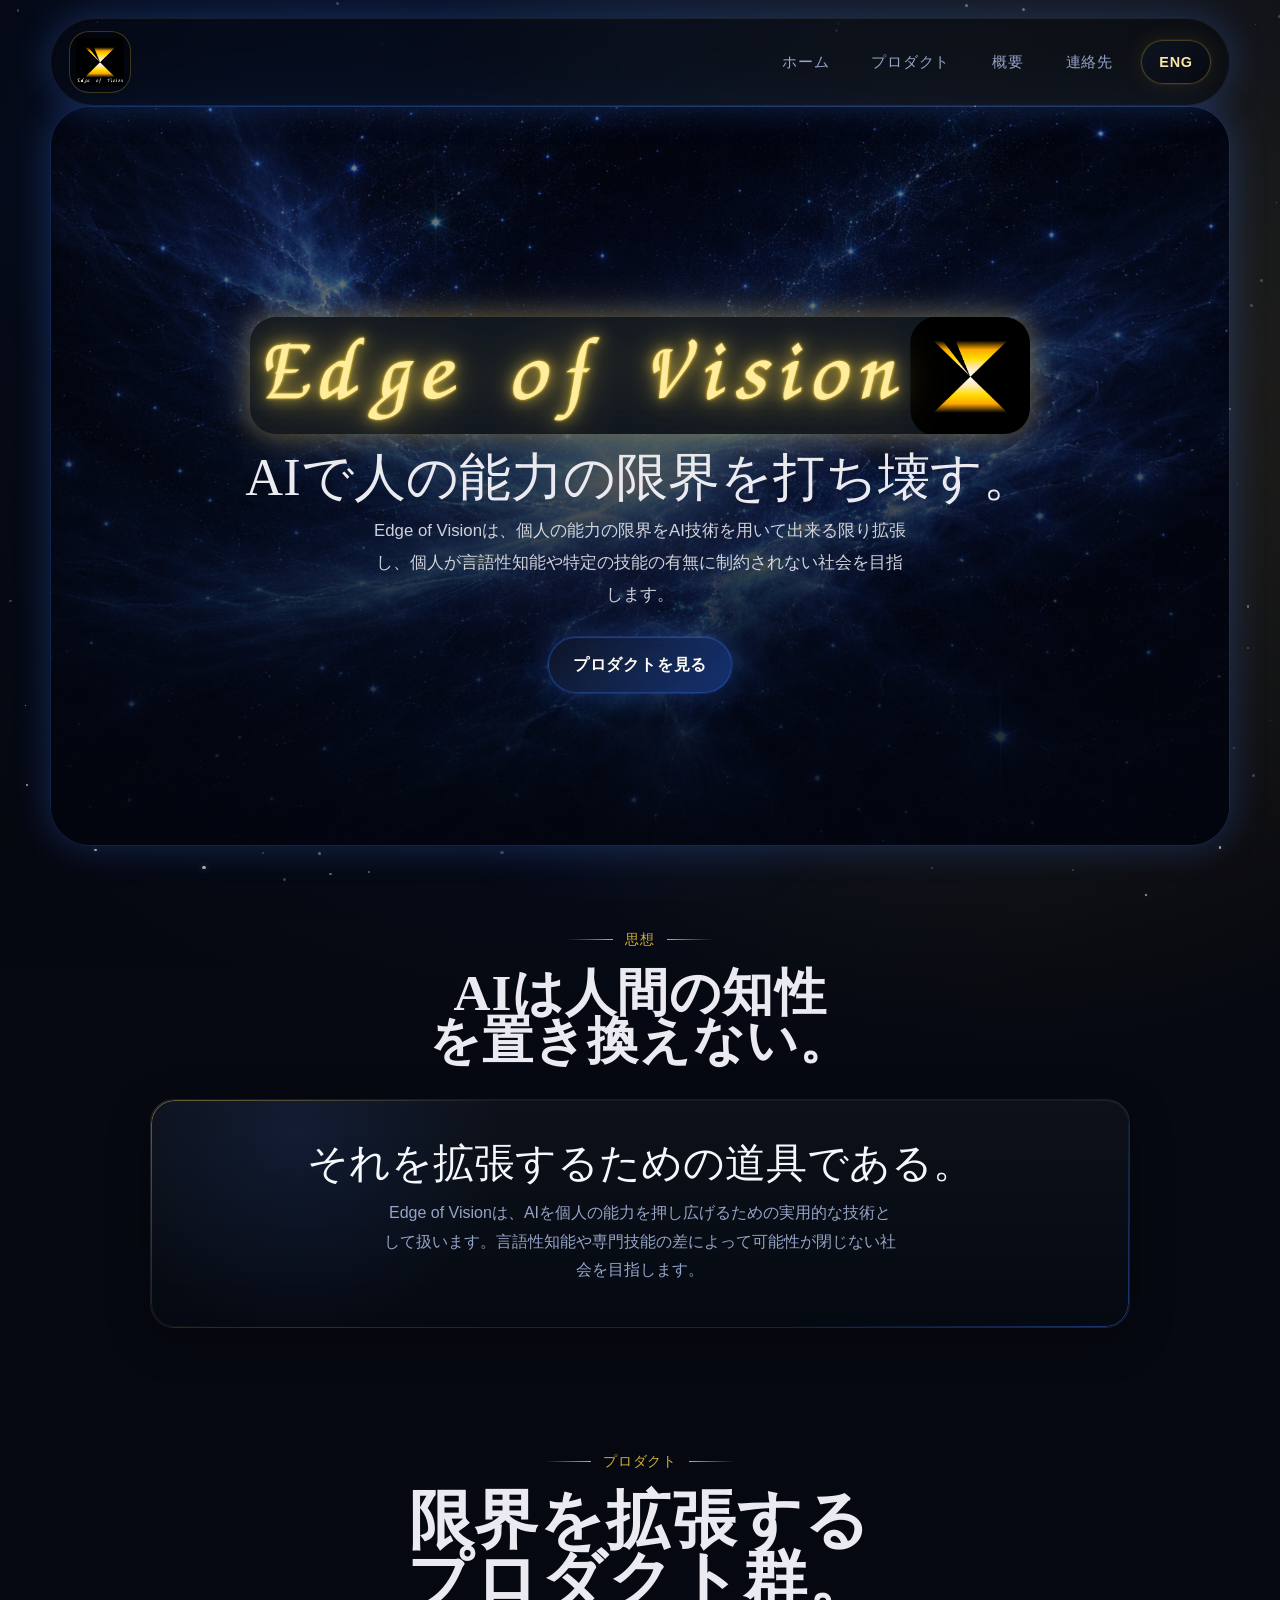
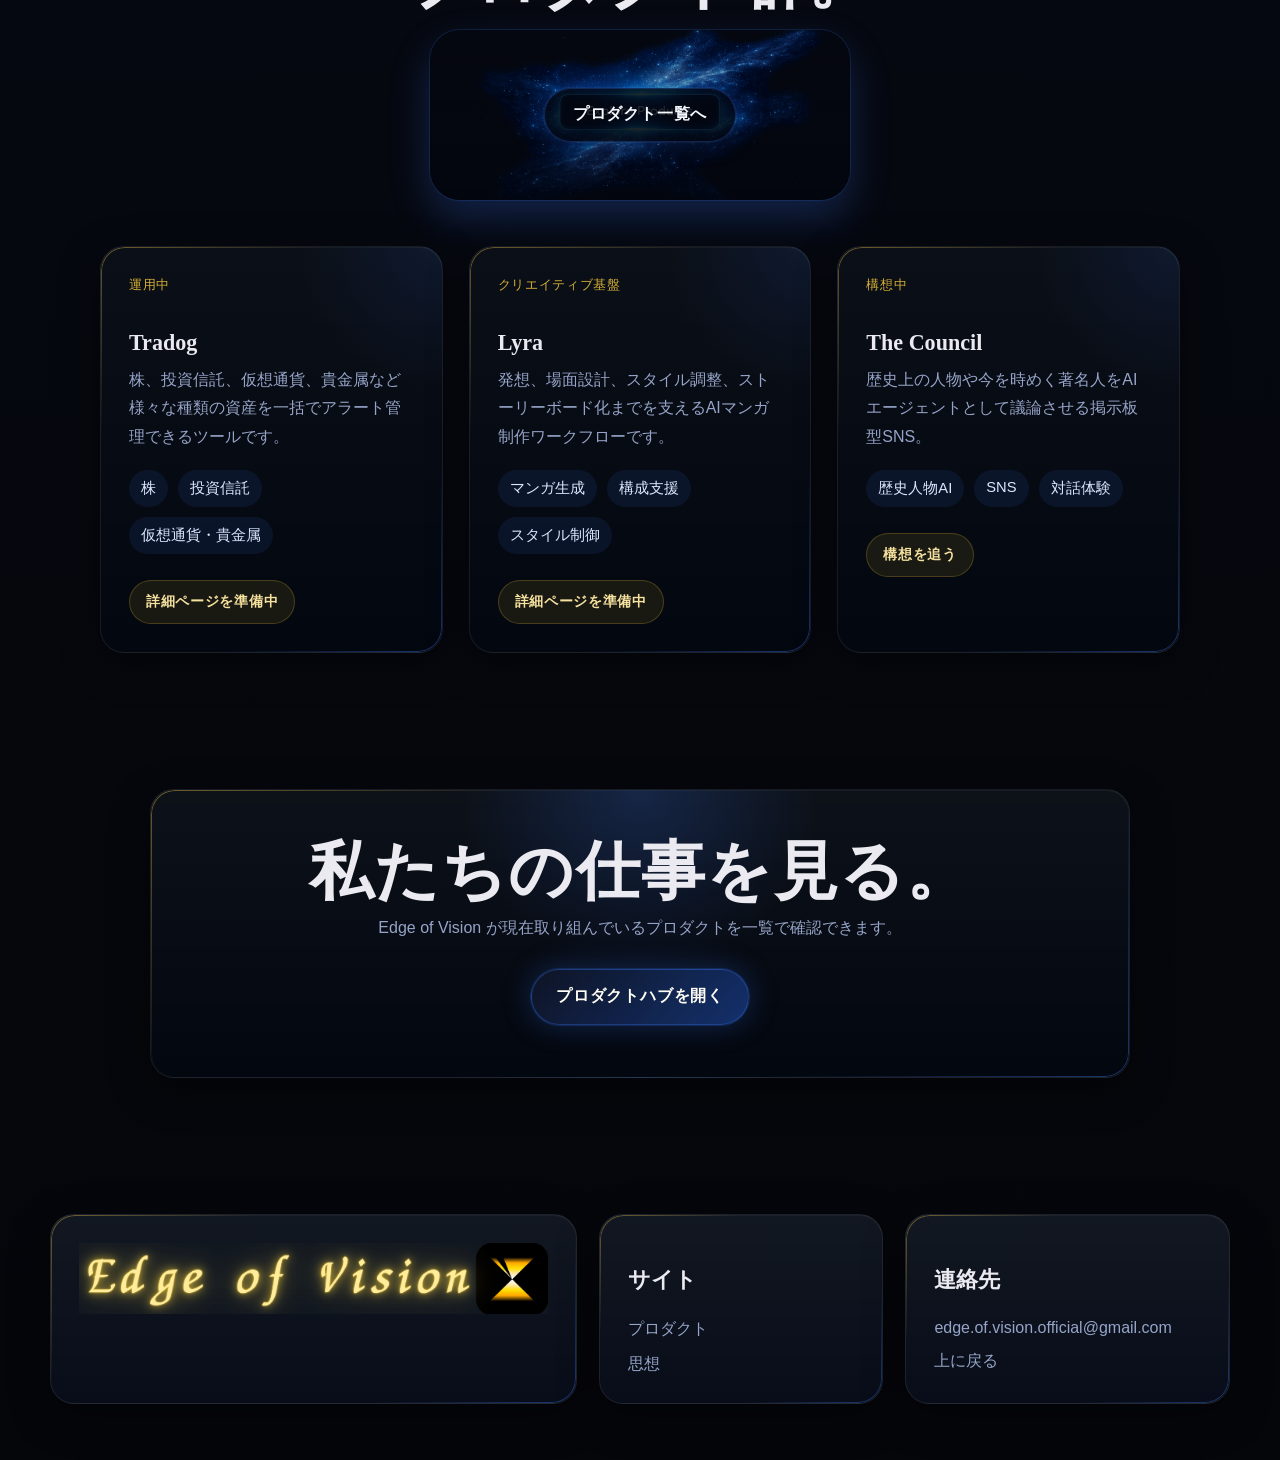
==== commit 2f28e94b: "Simplify site title" ====
--- a/index.html
+++ b/index.html
@@ -3,7 +3,7 @@
 <head>
   <meta charset="UTF-8">
   <meta name="viewport" content="width=device-width, initial-scale=1.0">
-  <title>Edge of Vision | 宇宙発想のAIプロダクトハブ</title>
+  <title>Edge of Vision</title>
   <meta
     name="description"
     content="Edge of Visionは、個人の能力の限界をAI技術を用いて出来る限り拡張し、個人が言語性知能や特定の技能の有無に制約されない社会を目指します。"
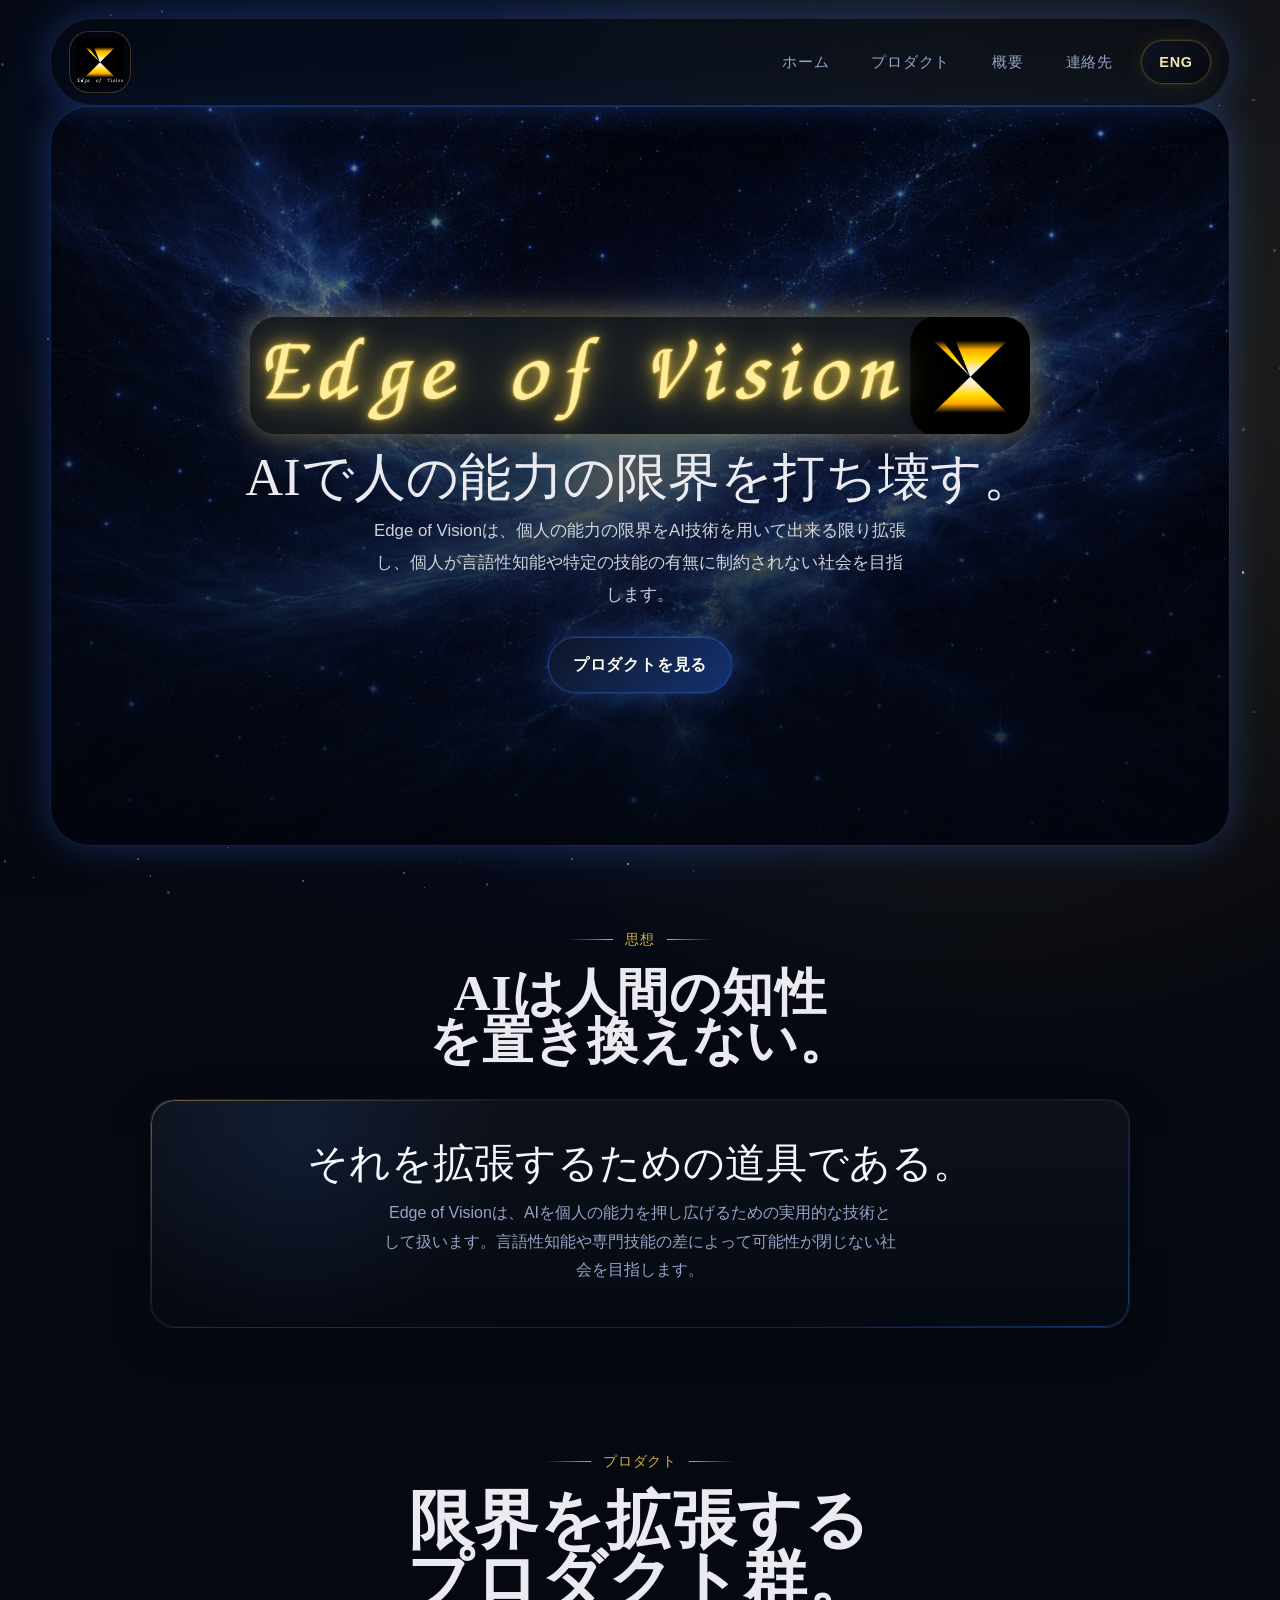
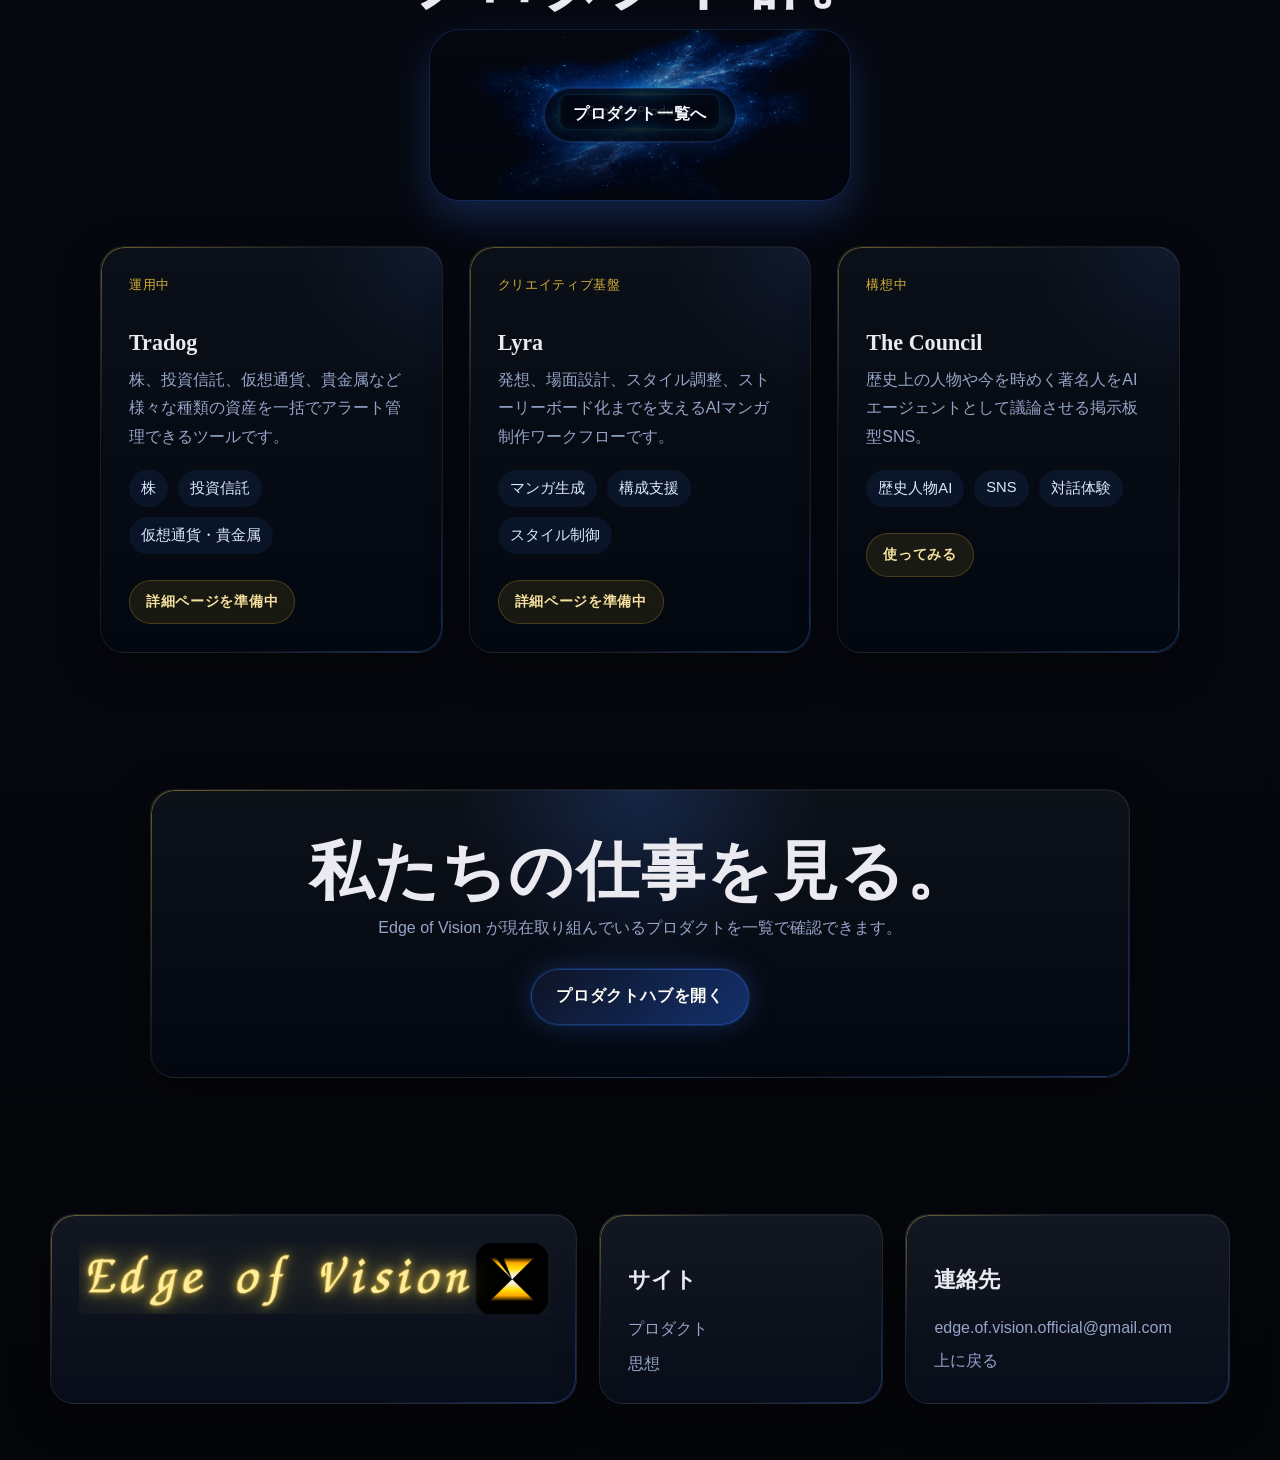
==== commit 8cd3cbe6: "Link The Council card to live app" ====
--- a/index.html
+++ b/index.html
@@ -146,7 +146,13 @@
             <li data-i18n="product3Tag2">SNS</li>
             <li data-i18n="product3Tag3">対話体験</li>
           </ul>
-          <a class="product-card__link" href="#cta" data-i18n="product3Link">構想を追う</a>
+          <a
+            class="product-card__link"
+            href="https://the-council-mu.vercel.app/"
+            target="_blank"
+            rel="noreferrer"
+            data-i18n="product3Link"
+          >使ってみる</a>
         </article>
 
       </div>
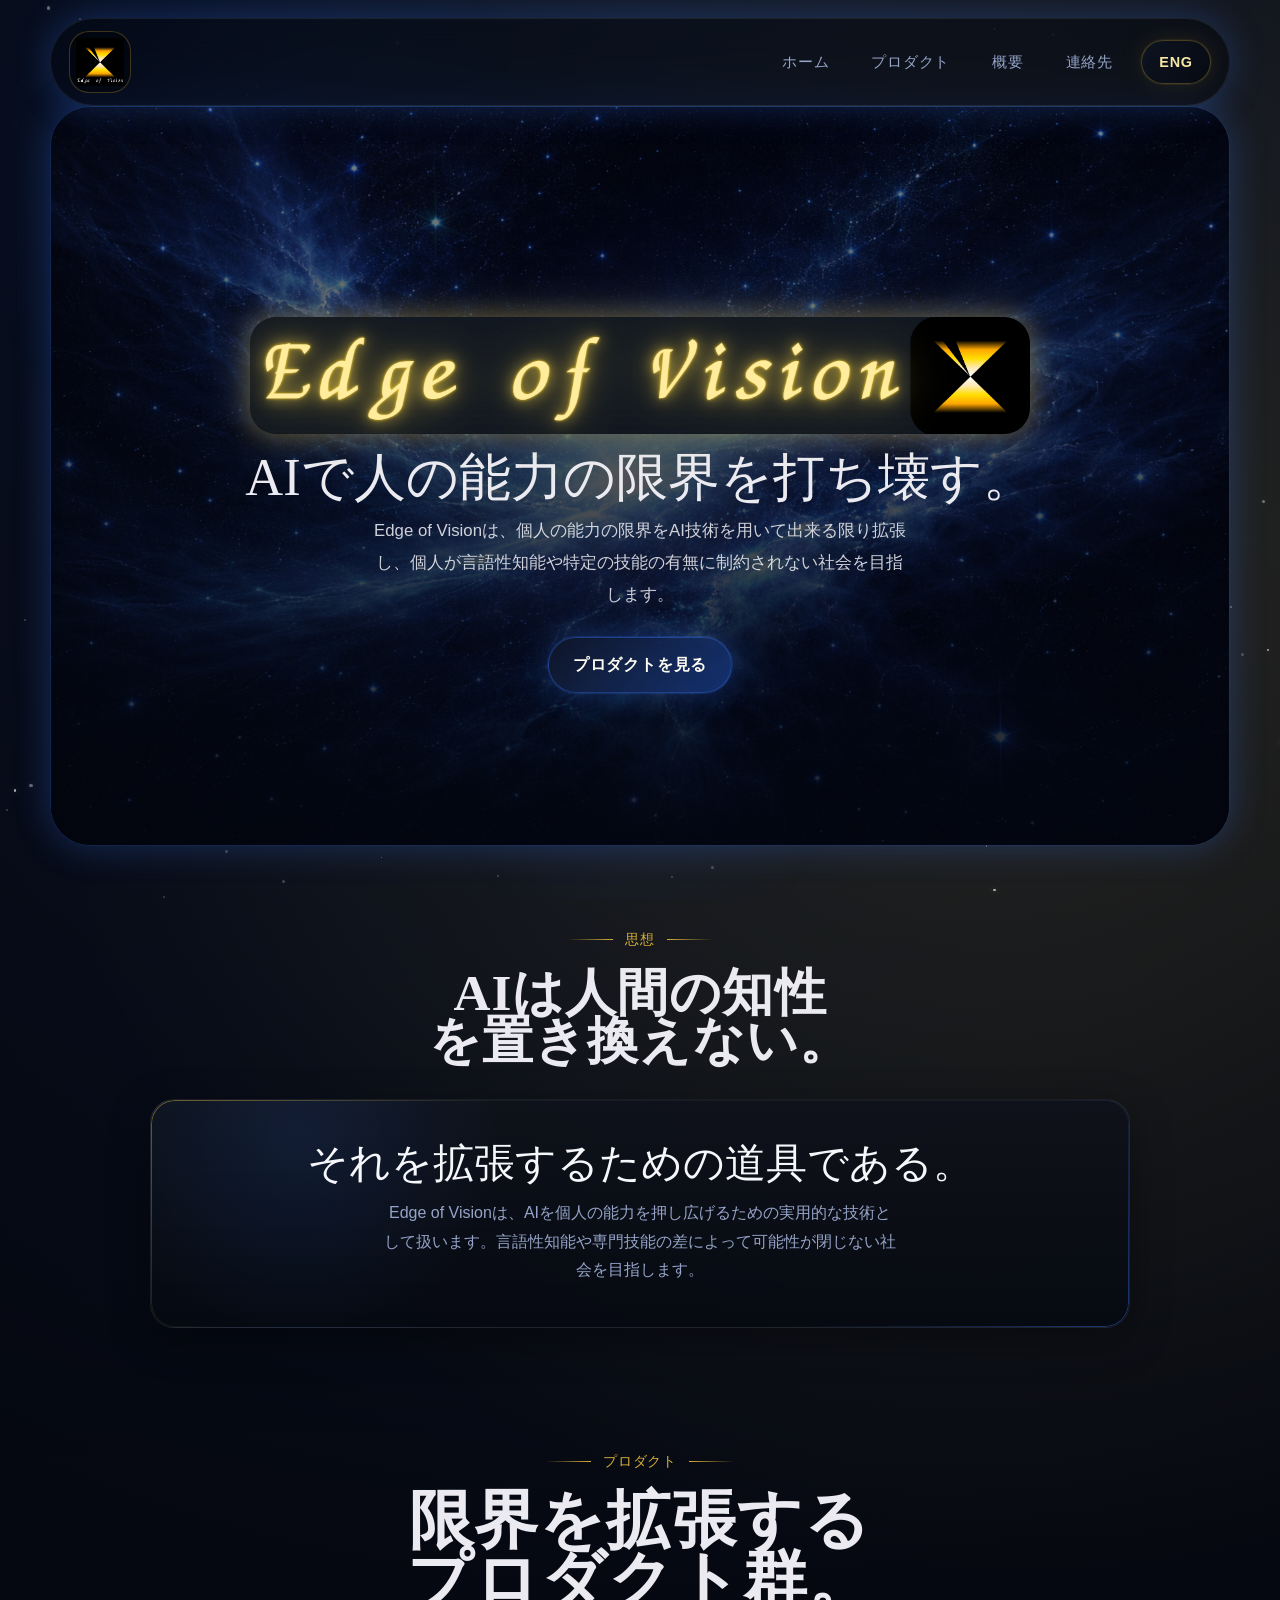
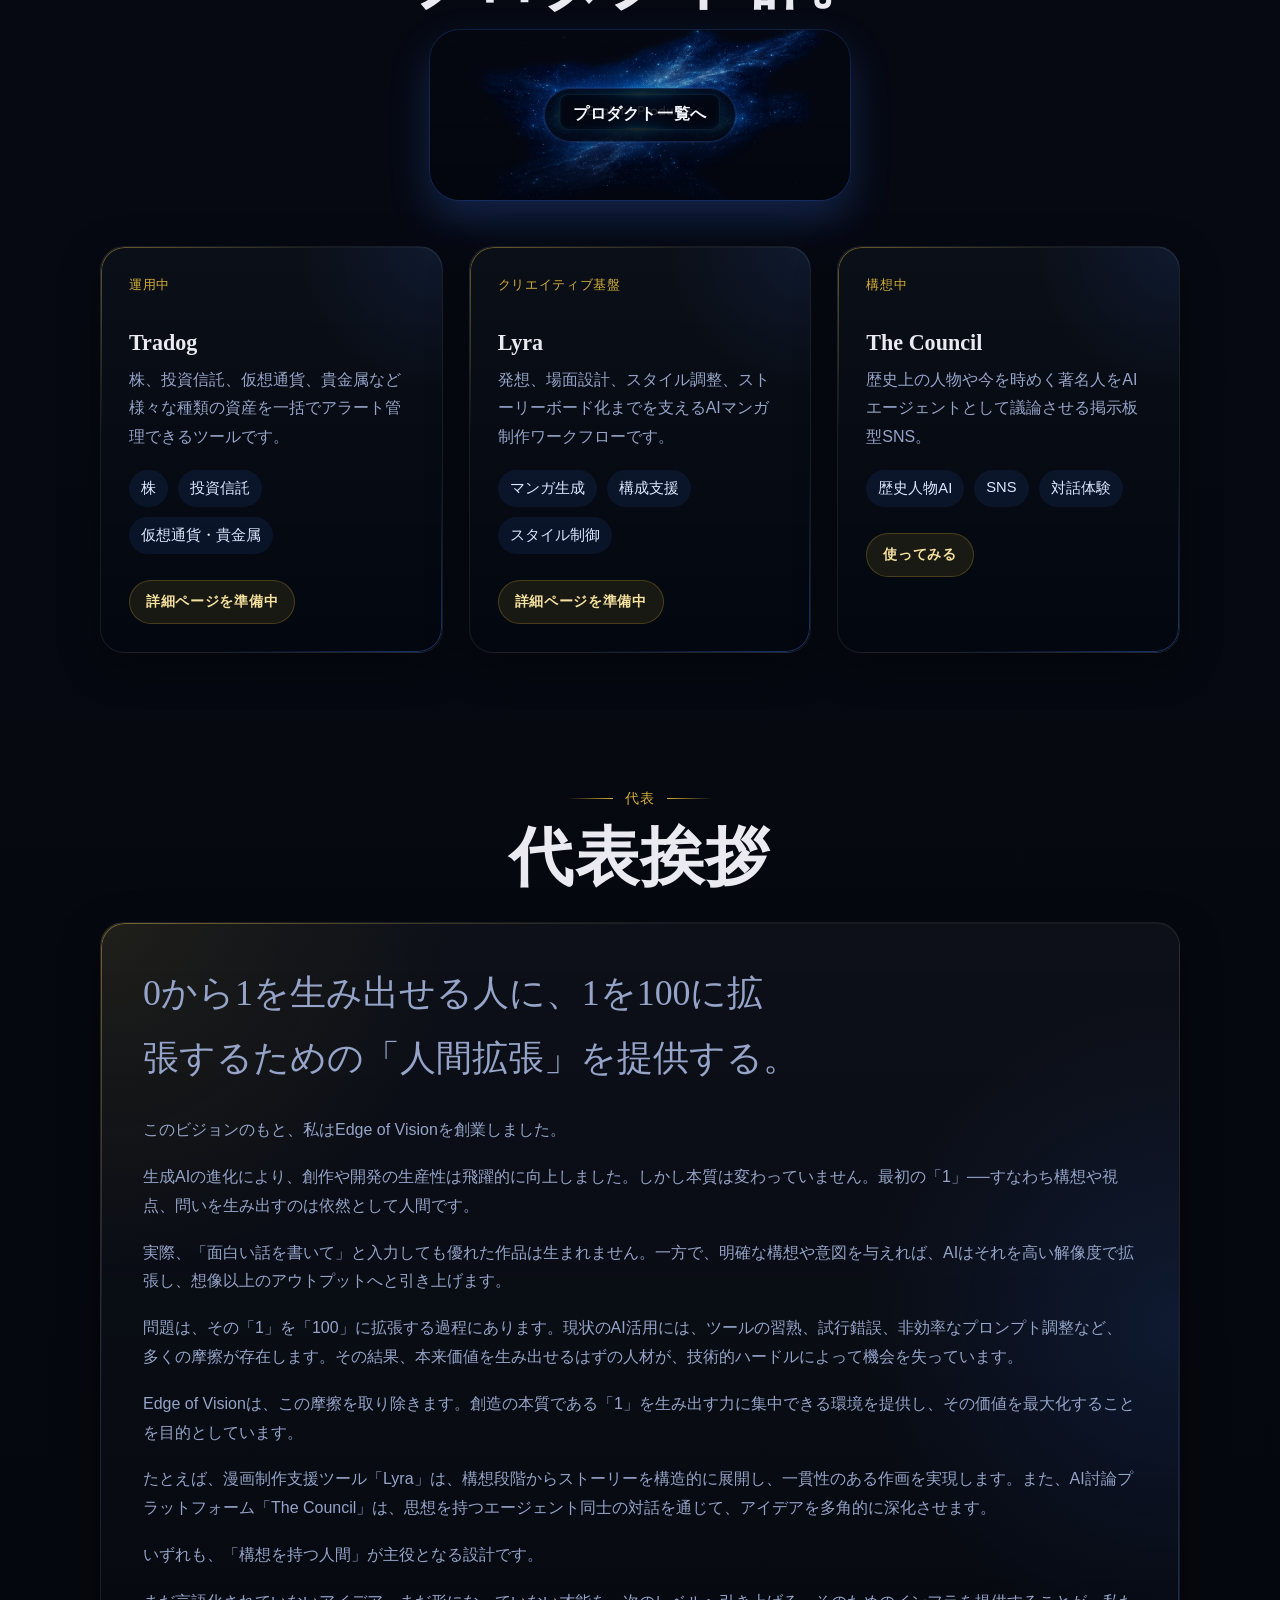
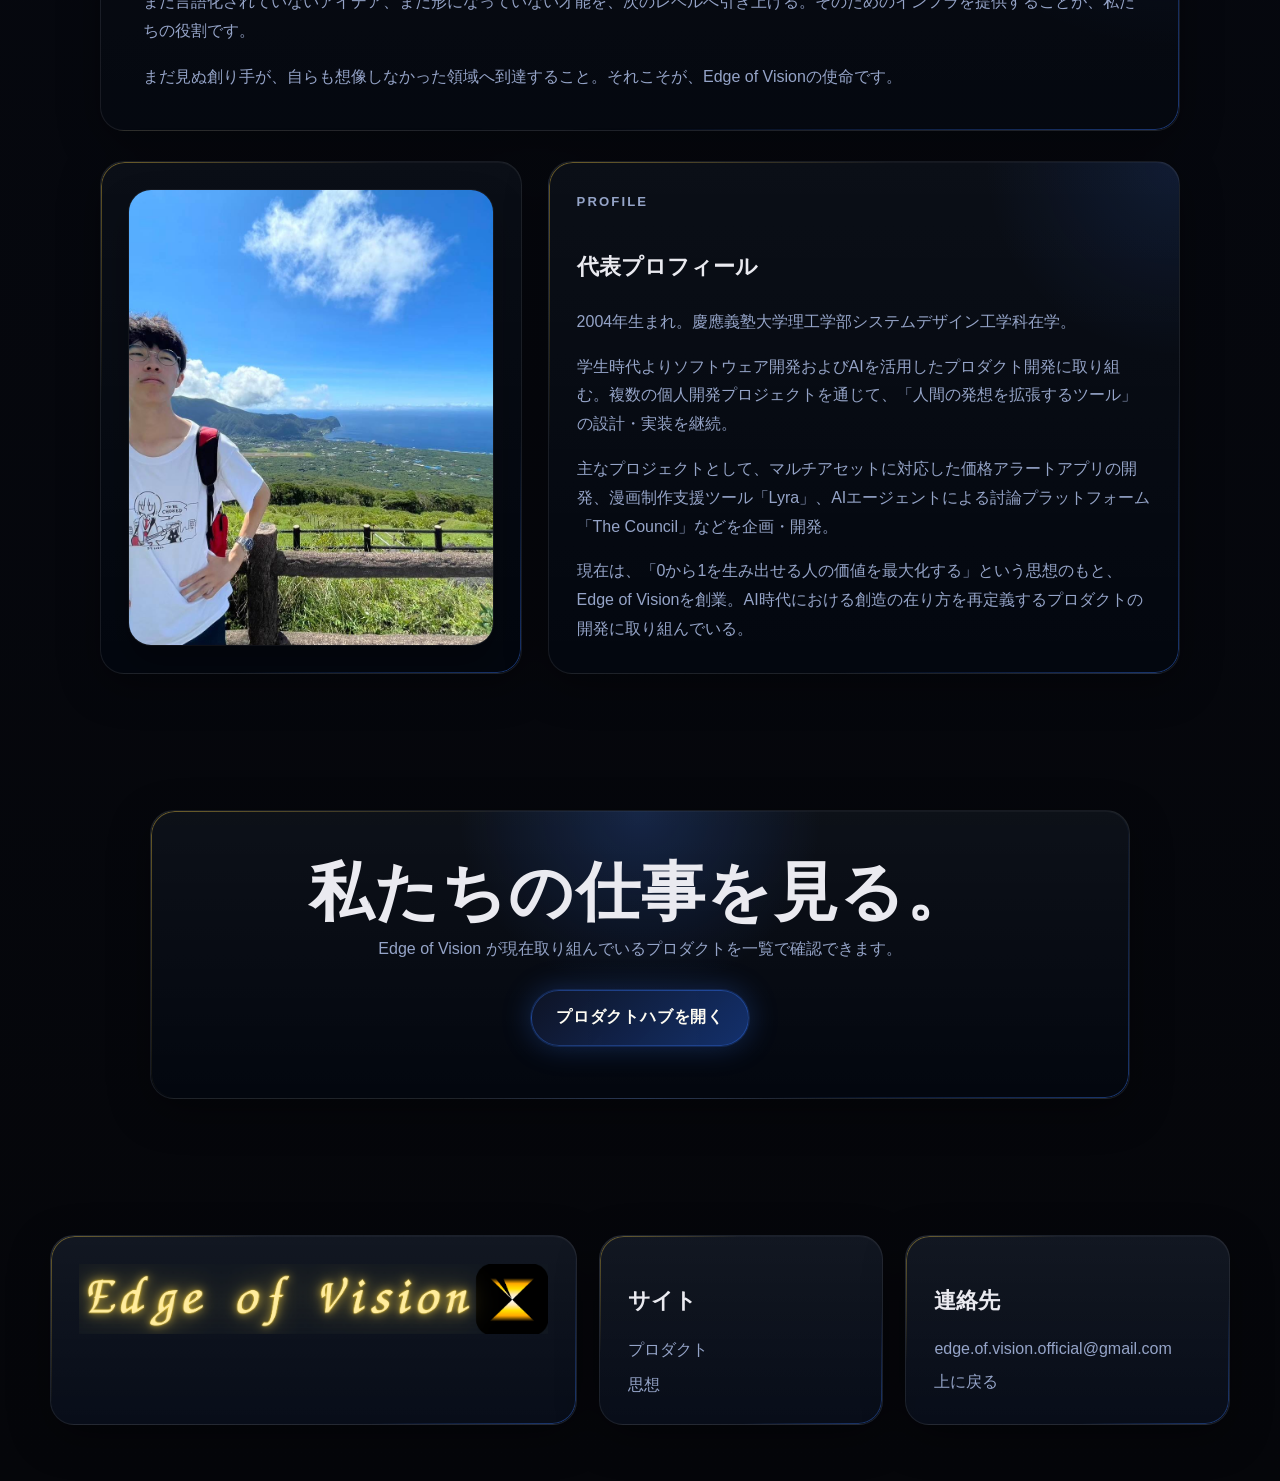
==== commit 97729800: "Add founder message and profile section" ====
--- a/index.html
+++ b/index.html
@@ -158,6 +158,69 @@
       </div>
     </section>
 
+    <section class="founder reveal" id="about">
+      <div class="section-heading">
+        <p class="section-kicker" data-i18n="founderKicker">代表</p>
+        <h2 data-i18n="founderHeading">代表挨拶</h2>
+      </div>
+
+      <div class="founder__message">
+        <p class="founder__lead" data-i18n="founderLead">
+          0から1を生み出せる人に、1を100に拡張するための「人間拡張」を提供する。
+        </p>
+        <p data-i18n="founderMessage1">
+          このビジョンのもと、私はEdge of Visionを創業しました。
+        </p>
+        <p data-i18n="founderMessage2">
+          生成AIの進化により、創作や開発の生産性は飛躍的に向上しました。しかし本質は変わっていません。最初の「1」──すなわち構想や視点、問いを生み出すのは依然として人間です。
+        </p>
+        <p data-i18n="founderMessage3">
+          実際、「面白い話を書いて」と入力しても優れた作品は生まれません。一方で、明確な構想や意図を与えれば、AIはそれを高い解像度で拡張し、想像以上のアウトプットへと引き上げます。
+        </p>
+        <p data-i18n="founderMessage4">
+          問題は、その「1」を「100」に拡張する過程にあります。現状のAI活用には、ツールの習熟、試行錯誤、非効率なプロンプト調整など、多くの摩擦が存在します。その結果、本来価値を生み出せるはずの人材が、技術的ハードルによって機会を失っています。
+        </p>
+        <p data-i18n="founderMessage5">
+          Edge of Visionは、この摩擦を取り除きます。創造の本質である「1」を生み出す力に集中できる環境を提供し、その価値を最大化することを目的としています。
+        </p>
+        <p data-i18n="founderMessage6">
+          たとえば、漫画制作支援ツール「Lyra」は、構想段階からストーリーを構造的に展開し、一貫性のある作画を実現します。また、AI討論プラットフォーム「The Council」は、思想を持つエージェント同士の対話を通じて、アイデアを多角的に深化させます。
+        </p>
+        <p data-i18n="founderMessage7">
+          いずれも、「構想を持つ人間」が主役となる設計です。
+        </p>
+        <p data-i18n="founderMessage8">
+          まだ言語化されていないアイデア、まだ形になっていない才能を、次のレベルへ引き上げる。そのためのインフラを提供することが、私たちの役割です。
+        </p>
+        <p data-i18n="founderMessage9">
+          まだ見ぬ創り手が、自らも想像しなかった領域へ到達すること。それこそが、Edge of Visionの使命です。
+        </p>
+      </div>
+
+      <div class="founder__profile">
+        <div class="founder__photo-panel">
+          <img class="founder__photo" src="289786.jpg" alt="Edge of Vision 代表の写真">
+        </div>
+
+        <div class="founder__bio">
+          <p class="founder__profile-kicker" data-i18n="profileKicker">Profile</p>
+          <h3 data-i18n="profileHeading">代表プロフィール</h3>
+          <p data-i18n="profileBody1">
+            2004年生まれ。慶應義塾大学理工学部システムデザイン工学科在学。
+          </p>
+          <p data-i18n="profileBody2">
+            学生時代よりソフトウェア開発およびAIを活用したプロダクト開発に取り組む。複数の個人開発プロジェクトを通じて、「人間の発想を拡張するツール」の設計・実装を継続。
+          </p>
+          <p data-i18n="profileBody3">
+            主なプロジェクトとして、マルチアセットに対応した価格アラートアプリの開発、漫画制作支援ツール「Lyra」、AIエージェントによる討論プラットフォーム「The Council」などを企画・開発。
+          </p>
+          <p data-i18n="profileBody4">
+            現在は、「0から1を生み出せる人の価値を最大化する」という思想のもと、Edge of Visionを創業。AI時代における創造の在り方を再定義するプロダクトの開発に取り組んでいる。
+          </p>
+        </div>
+      </div>
+    </section>
+
     <section class="cta reveal" id="cta">
       <div class="cta__panel">
         <h2 data-i18n="ctaHeading">私たちの仕事を見る。</h2>
@@ -172,7 +235,7 @@
   </main>
 
   <footer class="site-footer reveal">
-    <div class="footer-brand" id="about">
+    <div class="footer-brand">
       <img class="footer-brand__wordmark" src="pictures/text_yellow.png" alt="Edge of Vision">
     </div>
 
--- a/styles.css
+++ b/styles.css
@@ -116,6 +116,7 @@
 .hero,
 .vision,
 .products,
+.founder,
 .technology,
 .cta,
 .site-footer {
@@ -474,6 +475,9 @@
 .signal-card,
 .vision__panel,
 .product-card,
+.founder__message,
+.founder__photo-panel,
+.founder__bio,
 .tech-panel,
 .cta__panel,
 .footer-brand,
@@ -493,6 +497,9 @@
 .signal-card::before,
 .vision__panel::before,
 .product-card::before,
+.founder__message::before,
+.founder__photo-panel::before,
+.founder__bio::before,
 .tech-panel::before,
 .cta__panel::before,
 .footer-brand::before,
@@ -521,6 +528,7 @@
 
 .signal-card strong,
 .product-card h3,
+.founder__bio h3,
 .tech-panel h3,
 .footer-column h3 {
   display: block;
@@ -542,6 +550,8 @@
 .signal-card p,
 .vision__body,
 .product-card p,
+.founder__message p,
+.founder__bio p,
 .tech-panel p,
 .cta__panel p,
 .footer-brand p,
@@ -582,6 +592,83 @@
 
 .products {
   padding-top: 124px;
+}
+
+.founder {
+  padding-top: 136px;
+}
+
+.founder__message,
+.founder__profile {
+  max-width: 1080px;
+  margin: 0 auto;
+}
+
+.founder__message {
+  display: grid;
+  gap: 18px;
+  padding: 38px 42px;
+  background:
+    radial-gradient(circle at top left, rgba(212, 175, 55, 0.09), transparent 26%),
+    radial-gradient(circle at right center, rgba(58, 123, 255, 0.12), transparent 28%),
+    linear-gradient(180deg, rgba(255, 255, 255, 0.03), transparent),
+    var(--panel-strong);
+}
+
+.founder__lead {
+  margin-bottom: 8px;
+  color: #f5f0da;
+  font-family: "Yu Mincho", "Hiragino Mincho ProN", "Times New Roman", serif;
+  font-size: clamp(1.45rem, 2.8vw, 2.5rem);
+  line-height: 1.35;
+  text-wrap: balance;
+}
+
+.founder__profile {
+  display: grid;
+  grid-template-columns: minmax(280px, 0.8fr) minmax(0, 1.2fr);
+  gap: 26px;
+  margin-top: 30px;
+}
+
+.founder__photo-panel,
+.founder__bio {
+  padding: 28px;
+}
+
+.founder__photo-panel {
+  background:
+    linear-gradient(180deg, rgba(255, 255, 255, 0.03), transparent),
+    rgba(4, 8, 16, 0.88);
+}
+
+.founder__photo {
+  width: 100%;
+  aspect-ratio: 4 / 5;
+  border-radius: 22px;
+  object-fit: cover;
+  object-position: center 24%;
+  box-shadow:
+    0 0 0 1px rgba(255, 255, 255, 0.05),
+    0 18px 34px rgba(0, 0, 0, 0.34);
+}
+
+.founder__bio {
+  display: grid;
+  align-content: start;
+  gap: 16px;
+  background:
+    radial-gradient(circle at top right, rgba(58, 123, 255, 0.12), transparent 24%),
+    linear-gradient(180deg, rgba(255, 255, 255, 0.03), transparent),
+    rgba(4, 8, 16, 0.88);
+}
+
+.founder__profile-kicker {
+  color: var(--gold);
+  font-size: 0.82rem;
+  font-weight: 700;
+  letter-spacing: 0.16em;
+  text-transform: uppercase;
 }
 
 .products__intro {
@@ -927,6 +1014,7 @@
 @media (max-width: 1024px) {
   .section-heading--split,
   .technology__layout,
+  .founder__profile,
   .site-footer {
     grid-template-columns: 1fr;
   }
@@ -1064,6 +1152,9 @@
   }
 
   .vision__panel,
+  .founder__message,
+  .founder__photo-panel,
+  .founder__bio,
   .tech-panel,
   .cta__panel,
   .footer-brand,
@@ -1074,6 +1165,10 @@
 
   .technology__orbital {
     min-height: 300px;
+  }
+
+  .founder__photo {
+    aspect-ratio: 4 / 4.6;
   }
 
   .orbital-node {
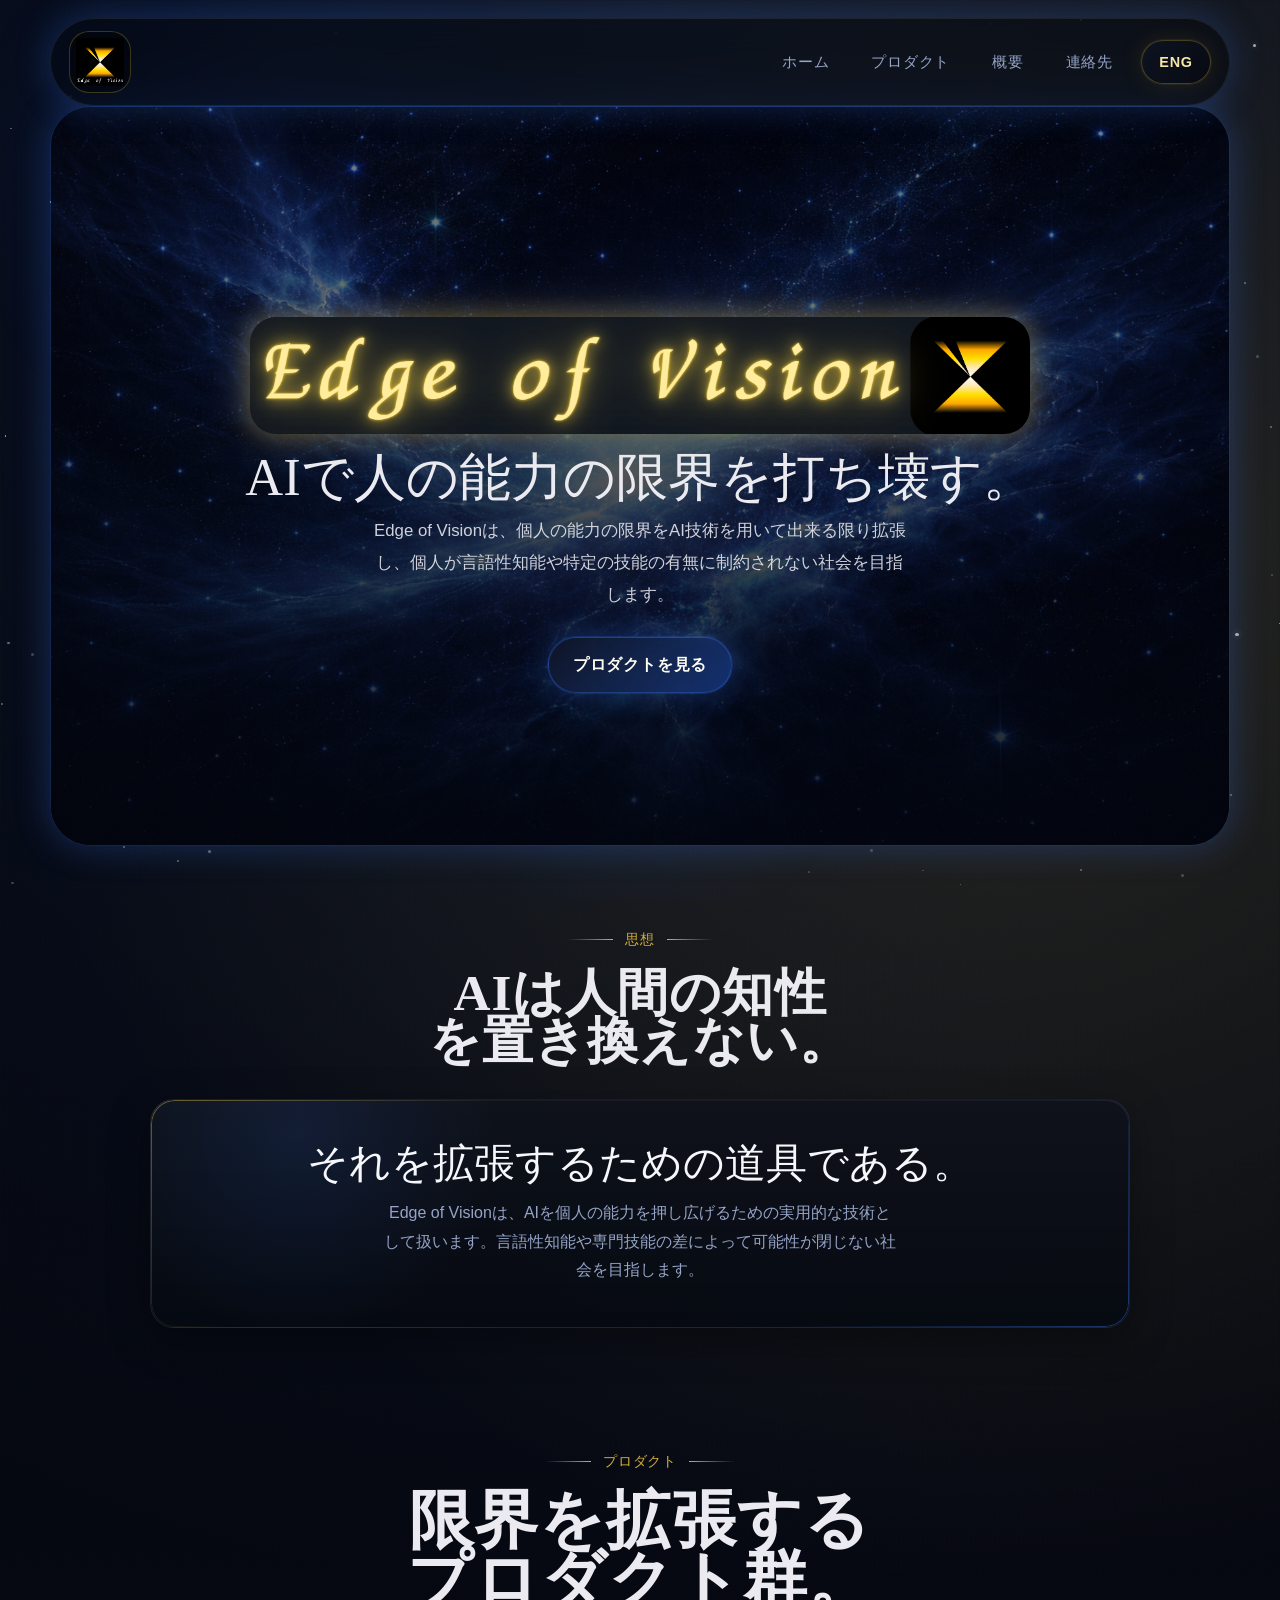
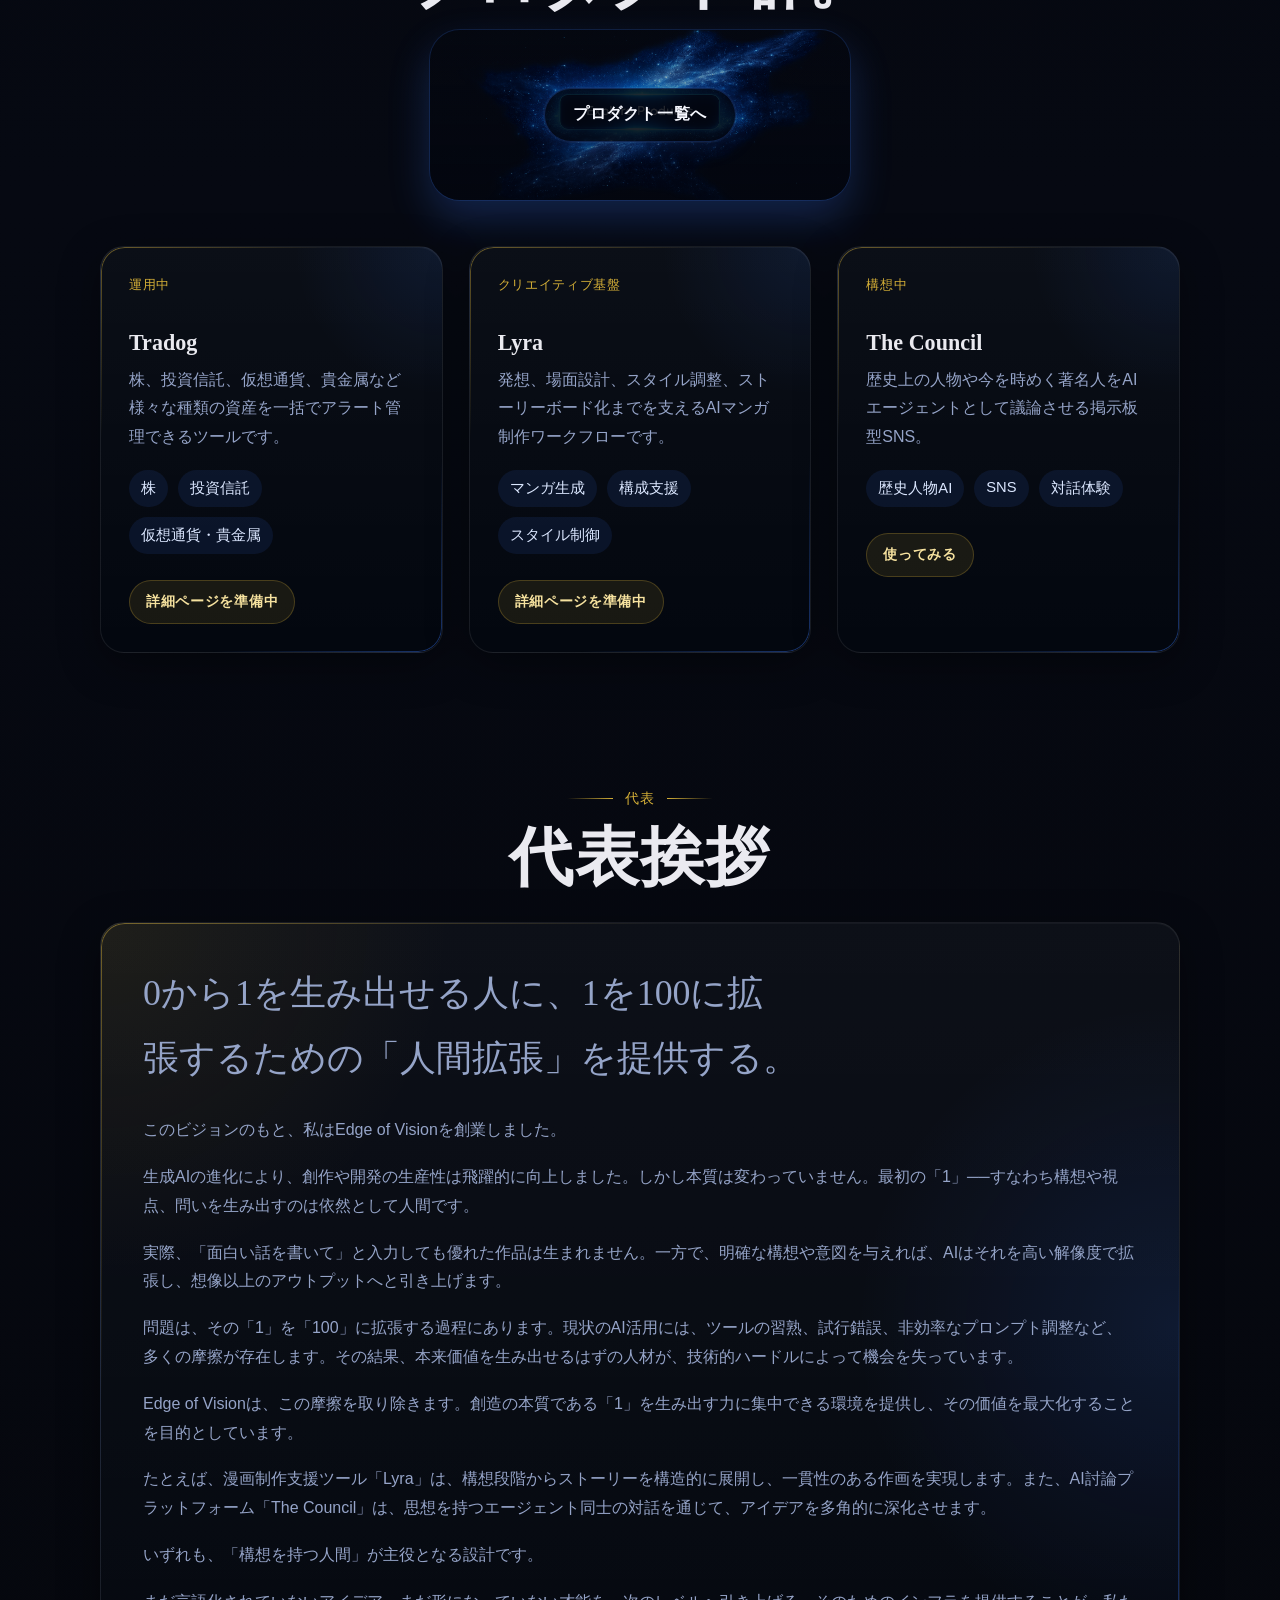
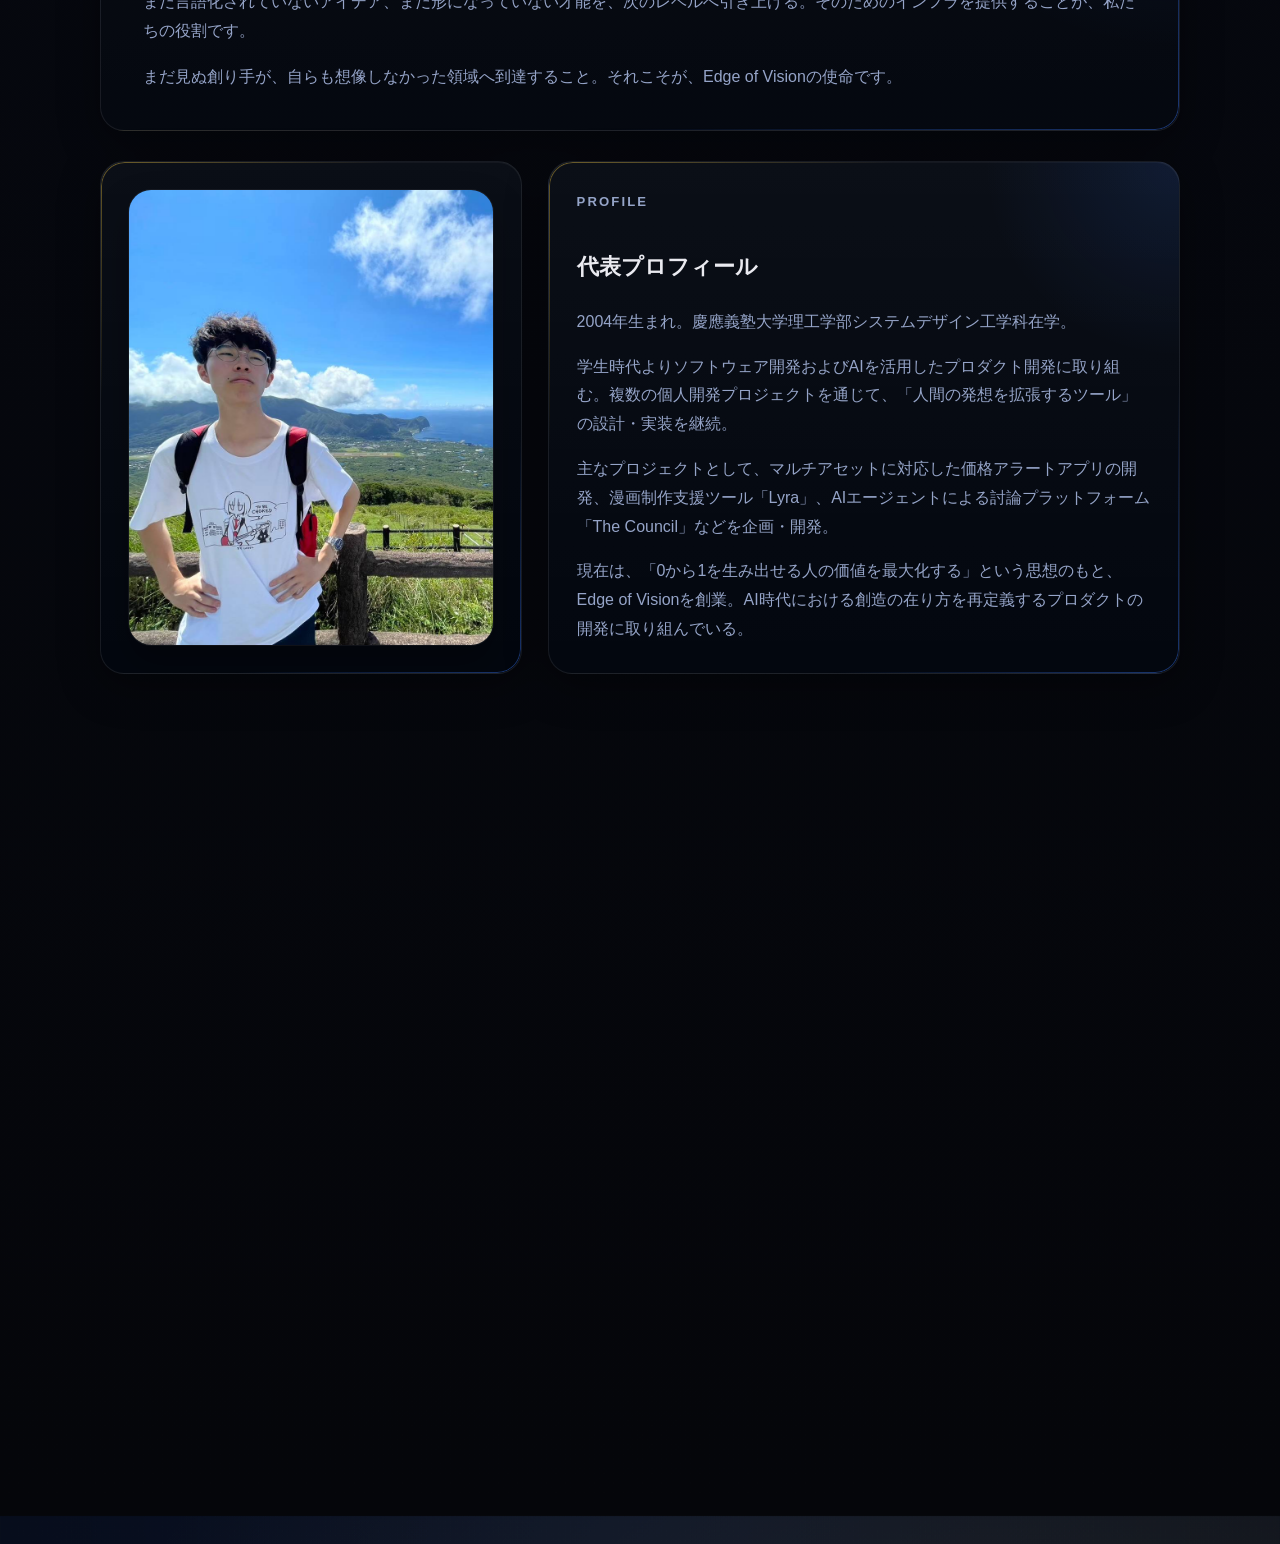
==== commit 37f54a3a: "Add specified commercial transactions page" ====
--- a/index.html
+++ b/index.html
@@ -243,6 +243,7 @@
       <h3 data-i18n="footerDirectoryTitle">サイト</h3>
       <a href="#products" data-i18n="navProducts">プロダクト</a>
       <a href="#vision" data-i18n="footerVisionLink">思想</a>
+      <a href="tokushoho.html" data-i18n="footerLegalLink">特定商取引法に基づく表記</a>
     </div>
 
     <div class="footer-column" id="contact">
--- a/styles.css
+++ b/styles.css
@@ -647,7 +647,7 @@
   aspect-ratio: 4 / 5;
   border-radius: 22px;
   object-fit: cover;
-  object-position: center 24%;
+  object-position: 13% 24%;
   box-shadow:
     0 0 0 1px rgba(255, 255, 255, 0.05),
     0 18px 34px rgba(0, 0, 0, 0.34);
@@ -973,6 +973,119 @@
   font-size: 0.95rem;
 }
 
+.legal-page {
+  min-height: 100vh;
+}
+
+.legal-header {
+  position: sticky;
+}
+
+.legal-main {
+  position: relative;
+  z-index: 2;
+  width: var(--content-width);
+  margin: 0 auto;
+  padding: 72px 0 96px;
+}
+
+.legal-hero {
+  padding-top: 56px;
+}
+
+.legal-hero h1 {
+  margin: 0 auto;
+  max-width: 16ch;
+  font-family: "Yu Mincho", "Hiragino Mincho ProN", "Times New Roman", serif;
+  font-size: clamp(2.2rem, 5vw, 4rem);
+  line-height: 1;
+  text-align: center;
+  text-wrap: balance;
+}
+
+.legal-intro {
+  max-width: 60ch;
+  margin: 18px auto 0;
+  color: var(--muted);
+  text-align: center;
+}
+
+.legal-card {
+  position: relative;
+  overflow: hidden;
+  max-width: 980px;
+  margin: 42px auto 0;
+  padding: 34px;
+  border: var(--border);
+  border-radius: var(--radius-lg);
+  background:
+    radial-gradient(circle at top right, rgba(58, 123, 255, 0.14), transparent 28%),
+    linear-gradient(180deg, rgba(255, 255, 255, 0.03), transparent),
+    var(--panel-strong);
+  box-shadow:
+    inset 0 1px 0 rgba(255, 255, 255, 0.04),
+    0 12px 40px rgba(0, 0, 0, 0.36);
+}
+
+.legal-card::before {
+  content: "";
+  position: absolute;
+  inset: 0;
+  border-radius: inherit;
+  padding: 1px;
+  background:
+    linear-gradient(140deg, rgba(212, 175, 55, 0.48), transparent 28%, transparent 72%, rgba(58, 123, 255, 0.42));
+  mask:
+    linear-gradient(#fff 0 0) content-box,
+    linear-gradient(#fff 0 0);
+  mask-composite: exclude;
+  -webkit-mask:
+    linear-gradient(#fff 0 0) content-box,
+    linear-gradient(#fff 0 0);
+  -webkit-mask-composite: xor;
+  pointer-events: none;
+}
+
+.legal-list {
+  position: relative;
+  z-index: 1;
+  display: grid;
+  gap: 18px;
+  margin: 0;
+}
+
+.legal-row {
+  display: grid;
+  grid-template-columns: minmax(180px, 220px) minmax(0, 1fr);
+  gap: 18px;
+  padding-bottom: 18px;
+  border-bottom: 1px solid rgba(255, 255, 255, 0.08);
+}
+
+.legal-row:last-child {
+  padding-bottom: 0;
+  border-bottom: 0;
+}
+
+.legal-row dt {
+  color: #f4e7a8;
+  font-weight: 700;
+}
+
+.legal-row dd {
+  margin: 0;
+  color: var(--muted);
+  line-height: 1.9;
+}
+
+.legal-row a {
+  color: #dce7ff;
+}
+
+.legal-footer {
+  padding-top: 0;
+}
+
 body[data-language="ja"] .site-nav a,
 body[data-language="ja"] .language-switch,
 body[data-language="ja"] .section-kicker,
@@ -1155,6 +1268,7 @@
   .founder__message,
   .founder__photo-panel,
   .founder__bio,
+  .legal-card,
   .tech-panel,
   .cta__panel,
   .footer-brand,
@@ -1169,6 +1283,11 @@
 
   .founder__photo {
     aspect-ratio: 4 / 4.6;
+  }
+
+  .legal-row {
+    grid-template-columns: 1fr;
+    gap: 8px;
   }
 
   .orbital-node {
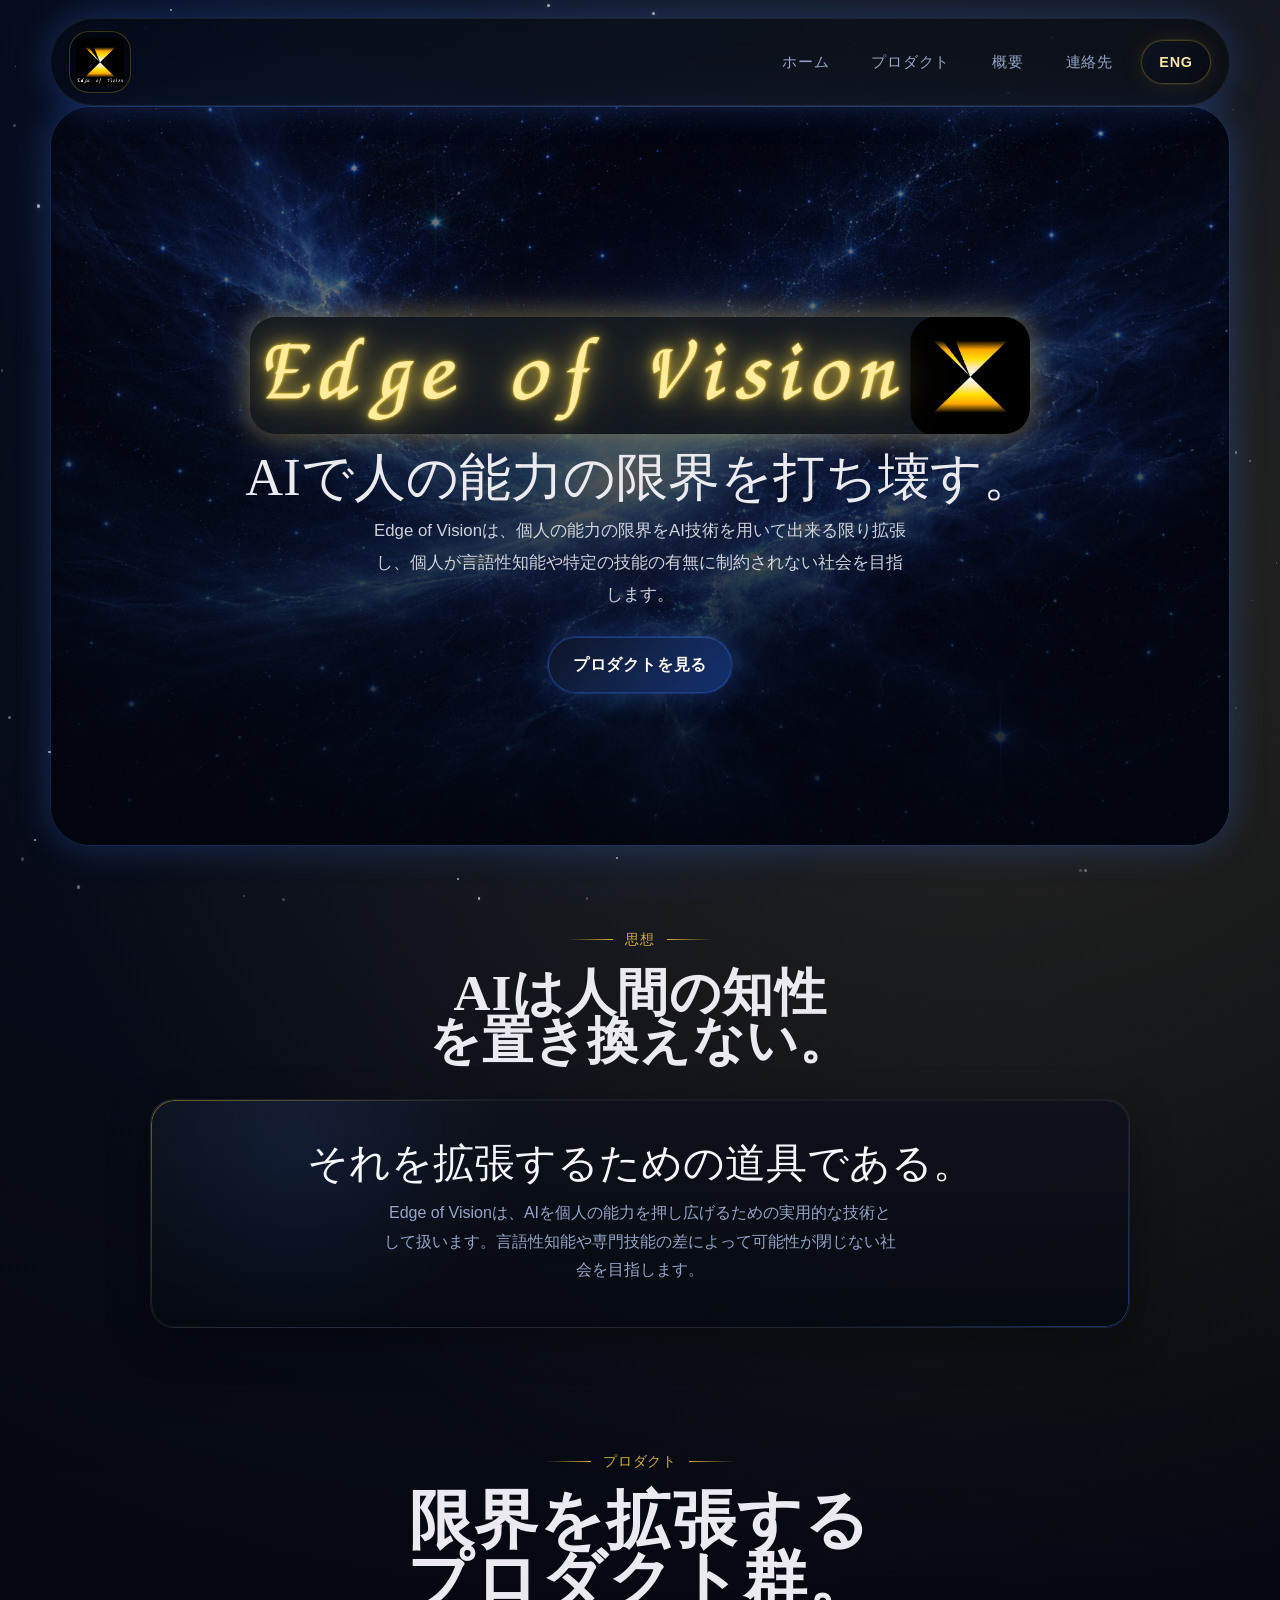
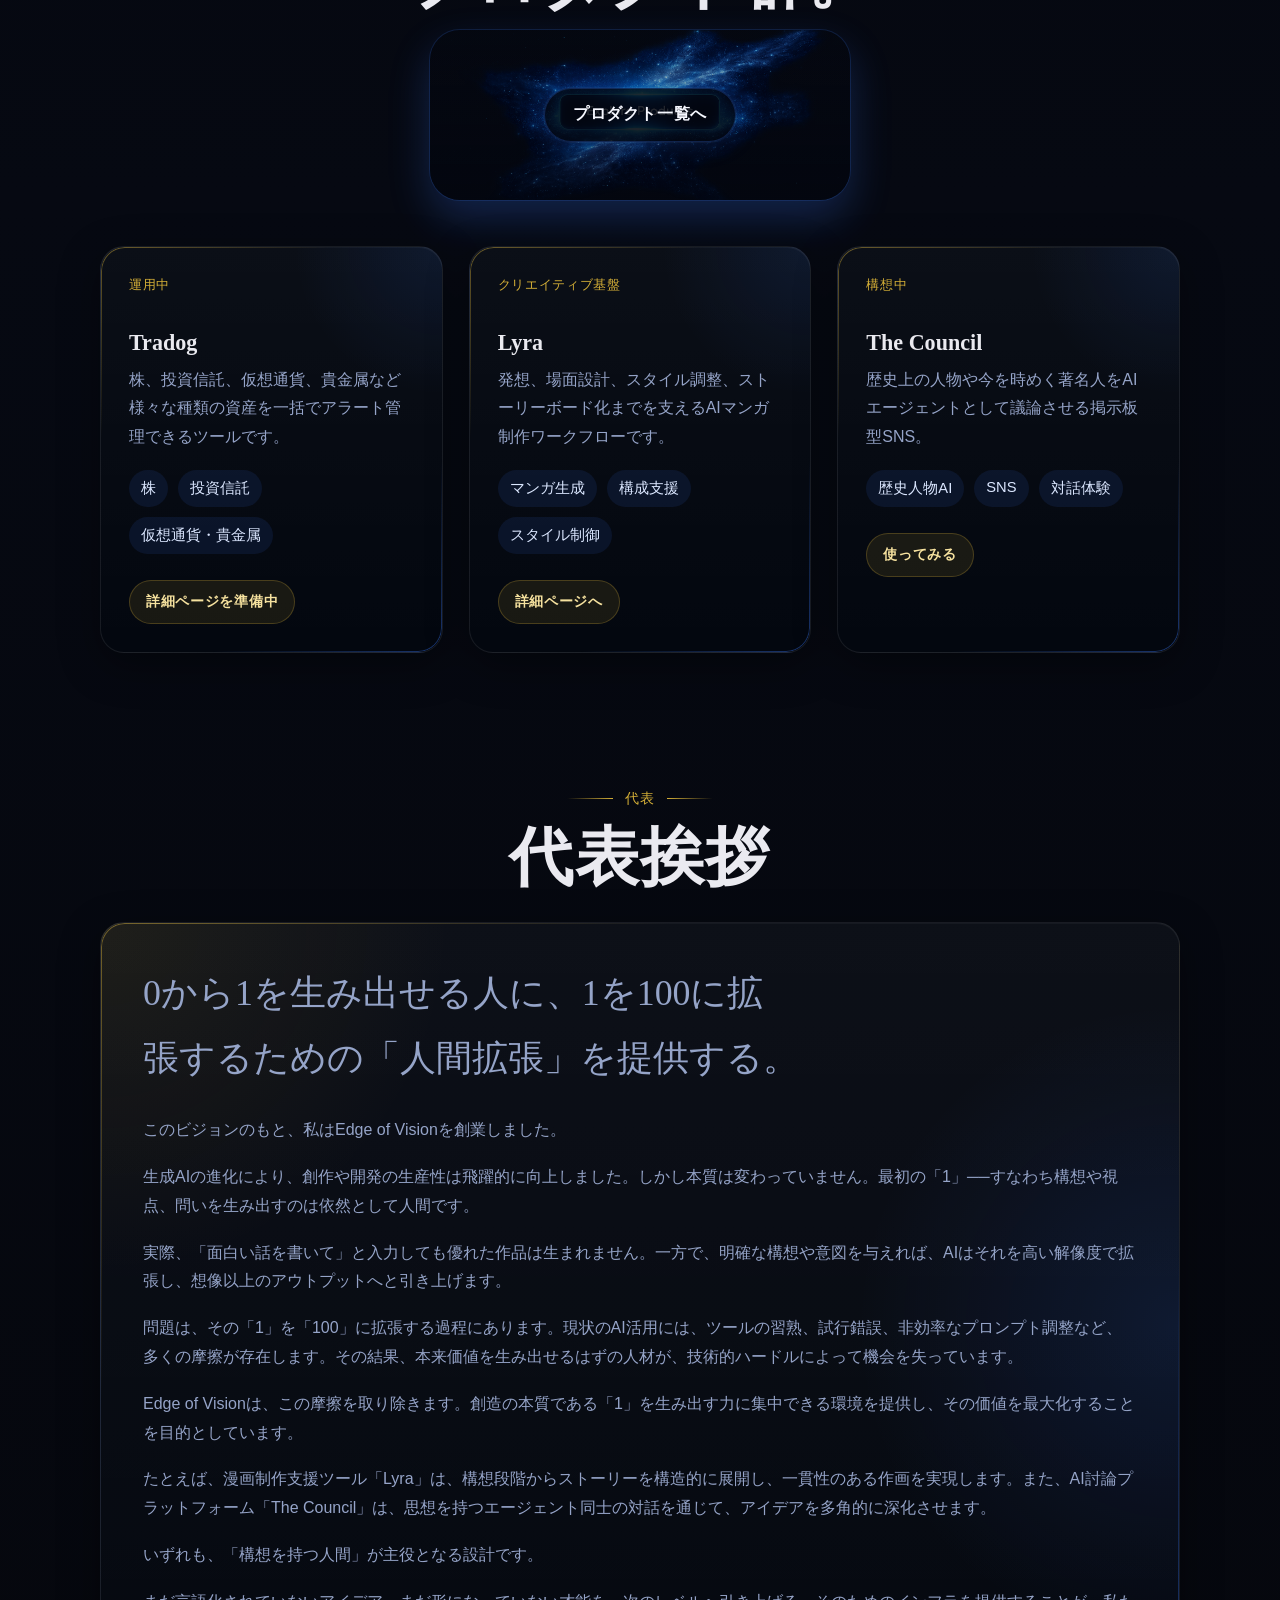
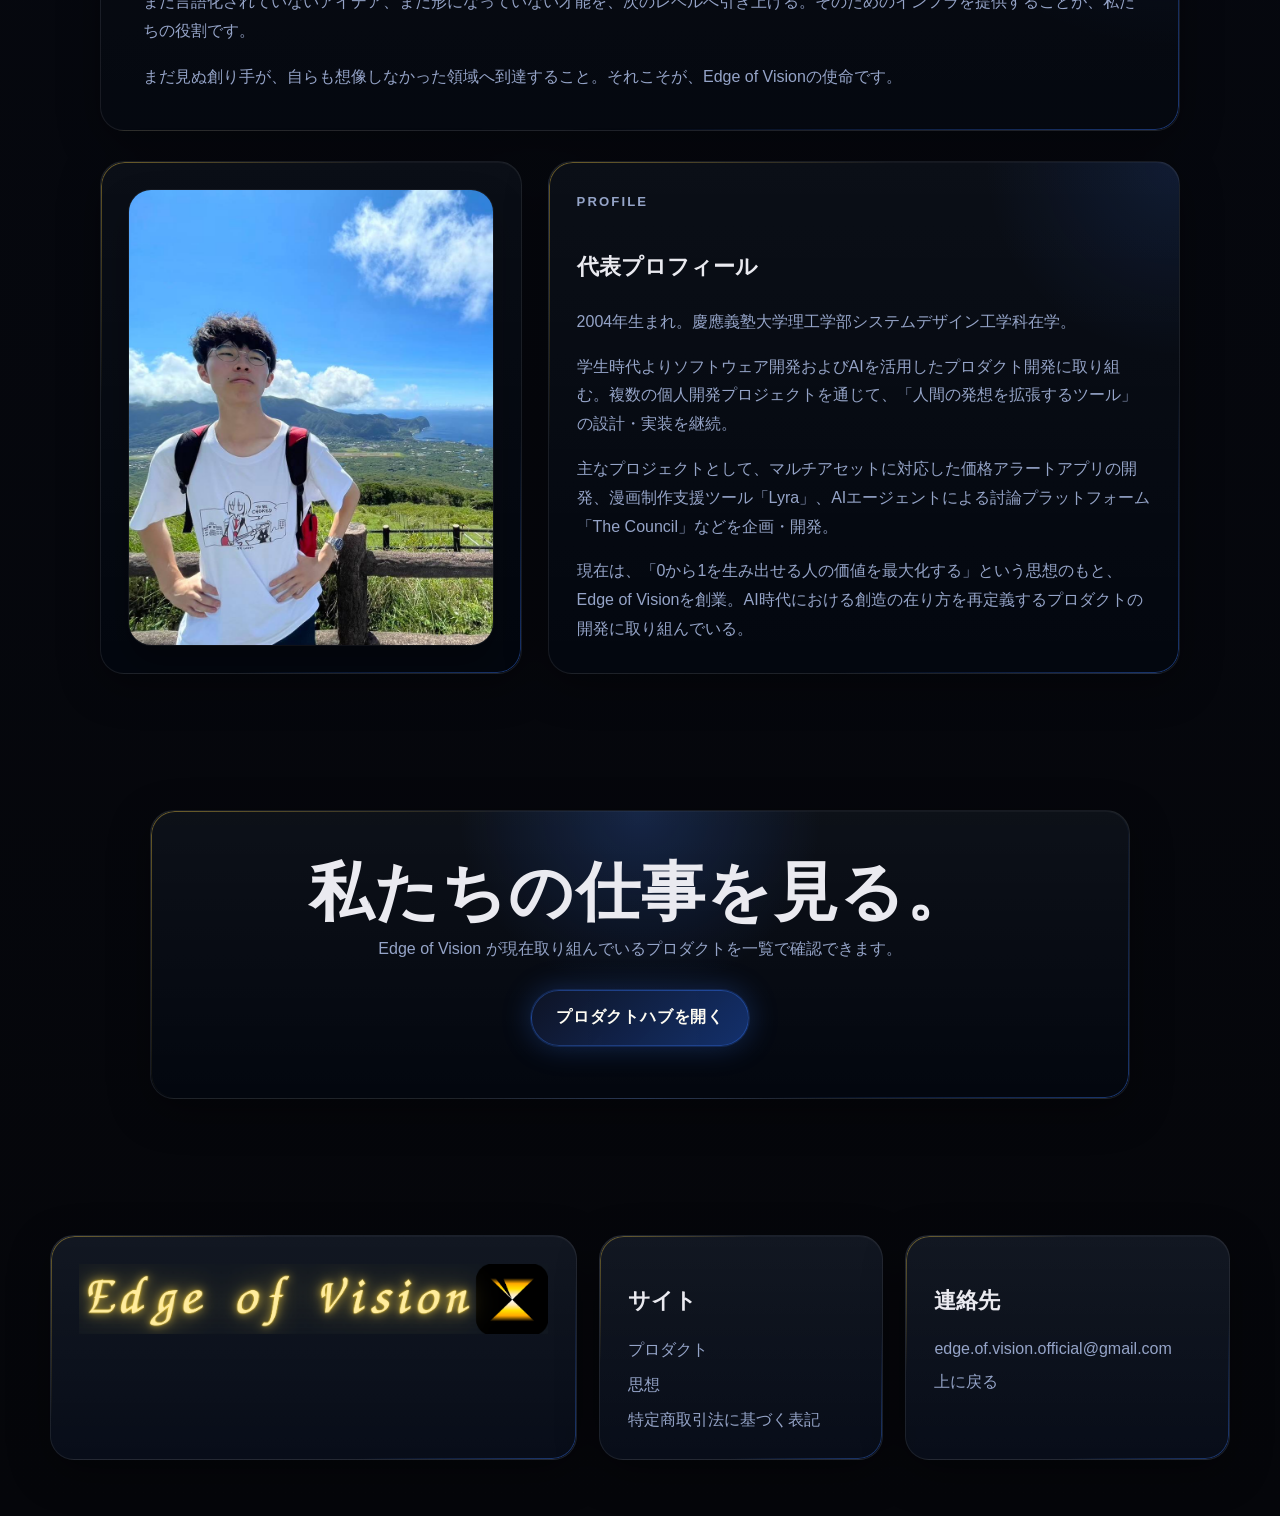
==== commit a173db54: "Add Lyra detail page" ====
--- a/index.html
+++ b/index.html
@@ -132,7 +132,7 @@
             <li data-i18n="product2Tag2">構成支援</li>
             <li data-i18n="product2Tag3">スタイル制御</li>
           </ul>
-          <a class="product-card__link" href="#cta" data-i18n="productLink">詳細ページを準備中</a>
+          <a class="product-card__link" href="lyra.html" data-i18n="product2Link">詳細ページへ</a>
         </article>
 
         <article class="product-card">
--- a/styles.css
+++ b/styles.css
@@ -1086,6 +1086,287 @@
   padding-top: 0;
 }
 
+.lyra-page {
+  min-height: 100vh;
+}
+
+.lyra-main {
+  position: relative;
+  z-index: 2;
+  width: var(--content-width);
+  margin: 0 auto;
+  padding: 72px 0 108px;
+}
+
+.lyra-hero,
+.lyra-pricing {
+  display: grid;
+  gap: 26px;
+}
+
+.lyra-hero {
+  grid-template-columns: minmax(0, 1.05fr) minmax(320px, 0.95fr);
+  align-items: center;
+  padding-top: 56px;
+}
+
+.lyra-hero__copy {
+  display: grid;
+  gap: 18px;
+}
+
+.lyra-hero h1 {
+  margin: 0;
+  font-family: "Yu Mincho", "Hiragino Mincho ProN", "Times New Roman", serif;
+  font-size: clamp(2.5rem, 5.4vw, 5rem);
+  line-height: 0.95;
+  text-wrap: balance;
+}
+
+.lyra-hero__body {
+  max-width: 60ch;
+  color: rgba(234, 234, 240, 0.88);
+  line-height: 1.9;
+  font-size: 1.04rem;
+}
+
+.lyra-hero__actions {
+  display: flex;
+  flex-wrap: wrap;
+  gap: 14px;
+}
+
+.lyra-pills {
+  display: flex;
+  flex-wrap: wrap;
+  gap: 12px;
+}
+
+.lyra-pills li {
+  padding: 10px 14px;
+  border-radius: 999px;
+  border: 1px solid rgba(212, 175, 55, 0.22);
+  background: rgba(212, 175, 55, 0.08);
+  color: #f7e7a6;
+  font-size: 0.92rem;
+}
+
+.lyra-hero__visual,
+.lyra-card,
+.lyra-table-card,
+.lyra-shot,
+.lyra-callout,
+.lyra-faq__item {
+  position: relative;
+  overflow: hidden;
+  border: var(--border);
+  border-radius: var(--radius-lg);
+  background:
+    linear-gradient(180deg, rgba(255, 255, 255, 0.04), transparent),
+    var(--panel);
+  box-shadow:
+    inset 0 1px 0 rgba(255, 255, 255, 0.04),
+    0 12px 40px rgba(0, 0, 0, 0.36);
+}
+
+.lyra-hero__visual::before,
+.lyra-card::before,
+.lyra-table-card::before,
+.lyra-shot::before,
+.lyra-callout::before,
+.lyra-faq__item::before {
+  content: "";
+  position: absolute;
+  inset: 0;
+  border-radius: inherit;
+  padding: 1px;
+  background:
+    linear-gradient(140deg, rgba(212, 175, 55, 0.48), transparent 28%, transparent 72%, rgba(58, 123, 255, 0.42));
+  mask:
+    linear-gradient(#fff 0 0) content-box,
+    linear-gradient(#fff 0 0);
+  mask-composite: exclude;
+  -webkit-mask:
+    linear-gradient(#fff 0 0) content-box,
+    linear-gradient(#fff 0 0);
+  -webkit-mask-composite: xor;
+  pointer-events: none;
+}
+
+.lyra-hero__visual {
+  padding: 32px;
+  background:
+    radial-gradient(circle at 70% 30%, rgba(58, 123, 255, 0.16), transparent 28%),
+    radial-gradient(circle at 24% 58%, rgba(212, 175, 55, 0.12), transparent 22%),
+    linear-gradient(180deg, rgba(255, 255, 255, 0.04), transparent),
+    rgba(5, 10, 18, 0.92);
+}
+
+.lyra-mark {
+  display: grid;
+  justify-items: center;
+  gap: 20px;
+}
+
+.lyra-mark__icon {
+  width: min(360px, 100%);
+  filter:
+    drop-shadow(0 0 22px rgba(212, 175, 55, 0.18))
+    drop-shadow(0 0 48px rgba(58, 123, 255, 0.14));
+}
+
+.lyra-mark__text {
+  display: grid;
+  gap: 8px;
+  text-align: center;
+}
+
+.lyra-mark__name {
+  color: #ffe982;
+  font-family: "Yu Mincho", "Hiragino Mincho ProN", "Times New Roman", serif;
+  font-size: clamp(3rem, 8vw, 5.4rem);
+  font-style: italic;
+  line-height: 0.95;
+  text-shadow:
+    0 0 18px rgba(255, 233, 130, 0.45),
+    0 0 42px rgba(212, 175, 55, 0.22);
+}
+
+.lyra-mark__sub {
+  color: rgba(234, 234, 240, 0.82);
+  font-size: 1.06rem;
+  font-weight: 700;
+  letter-spacing: 0.03em;
+}
+
+.lyra-section {
+  padding-top: 136px;
+}
+
+.lyra-grid {
+  display: grid;
+  gap: 22px;
+}
+
+.lyra-grid--three {
+  grid-template-columns: repeat(3, minmax(0, 1fr));
+}
+
+.lyra-grid--two {
+  grid-template-columns: repeat(2, minmax(0, 1fr));
+}
+
+.lyra-card,
+.lyra-table-card,
+.lyra-shot,
+.lyra-callout,
+.lyra-faq__item {
+  padding: 28px;
+}
+
+.lyra-card__step,
+.lyra-shot__file {
+  display: inline-flex;
+  margin-bottom: 14px;
+  color: var(--gold);
+  font-size: 0.82rem;
+  letter-spacing: 0.14em;
+  text-transform: uppercase;
+}
+
+.lyra-card h3,
+.lyra-table-card h3,
+.lyra-shot h3,
+.lyra-callout h3,
+.lyra-faq__item h3 {
+  margin: 0 0 12px;
+  font-family: "Yu Mincho", "Hiragino Mincho ProN", "Times New Roman", serif;
+  font-size: 1.4rem;
+}
+
+.lyra-card p,
+.lyra-shot p,
+.lyra-callout li,
+.lyra-faq__item p,
+.lyra-note {
+  color: var(--muted);
+  line-height: 1.85;
+}
+
+.lyra-checklist {
+  display: grid;
+  grid-template-columns: repeat(2, minmax(0, 1fr));
+  gap: 22px;
+}
+
+.lyra-checklist__column {
+  position: relative;
+  overflow: hidden;
+  padding: 28px;
+  border: var(--border);
+  border-radius: var(--radius-lg);
+  background:
+    linear-gradient(180deg, rgba(255, 255, 255, 0.03), transparent),
+    rgba(4, 8, 16, 0.88);
+}
+
+.lyra-checklist__column ol {
+  margin: 0;
+  padding-left: 24px;
+  color: rgba(234, 234, 240, 0.92);
+  line-height: 2;
+}
+
+.lyra-pricing {
+  grid-template-columns: repeat(2, minmax(0, 1fr));
+}
+
+.lyra-table {
+  width: 100%;
+  border-collapse: collapse;
+  color: rgba(234, 234, 240, 0.92);
+}
+
+.lyra-table th,
+.lyra-table td {
+  padding: 14px 12px;
+  text-align: left;
+  border-bottom: 1px solid rgba(255, 255, 255, 0.08);
+}
+
+.lyra-table th {
+  color: #f4e7a8;
+  font-size: 0.88rem;
+  letter-spacing: 0.08em;
+}
+
+.lyra-table tr:last-child td {
+  border-bottom: 0;
+}
+
+.lyra-note {
+  margin-top: 16px;
+}
+
+.lyra-shot code {
+  color: #dce7ff;
+  font-family: "Cascadia Mono", "Consolas", monospace;
+}
+
+.lyra-callout ul {
+  display: grid;
+  gap: 10px;
+  margin: 0;
+  padding-left: 18px;
+}
+
+.lyra-faq {
+  display: grid;
+  gap: 18px;
+  max-width: 980px;
+  margin: 0 auto;
+}
+
 body[data-language="ja"] .site-nav a,
 body[data-language="ja"] .language-switch,
 body[data-language="ja"] .section-kicker,
@@ -1128,11 +1409,16 @@
   .section-heading--split,
   .technology__layout,
   .founder__profile,
+  .lyra-hero,
+  .lyra-checklist,
+  .lyra-pricing,
   .site-footer {
     grid-template-columns: 1fr;
   }
 
   .hero__signal-grid,
+  .lyra-grid--three,
+  .lyra-grid--two,
   .product-grid {
     grid-template-columns: 1fr;
   }
@@ -1269,6 +1555,13 @@
   .founder__photo-panel,
   .founder__bio,
   .legal-card,
+  .lyra-card,
+  .lyra-table-card,
+  .lyra-shot,
+  .lyra-callout,
+  .lyra-faq__item,
+  .lyra-checklist__column,
+  .lyra-hero__visual,
   .tech-panel,
   .cta__panel,
   .footer-brand,
@@ -1288,6 +1581,18 @@
   .legal-row {
     grid-template-columns: 1fr;
     gap: 8px;
+  }
+
+  .lyra-hero {
+    padding-top: 40px;
+  }
+
+  .lyra-section {
+    padding-top: 104px;
+  }
+
+  .lyra-table {
+    font-size: 0.95rem;
   }
 
   .orbital-node {
